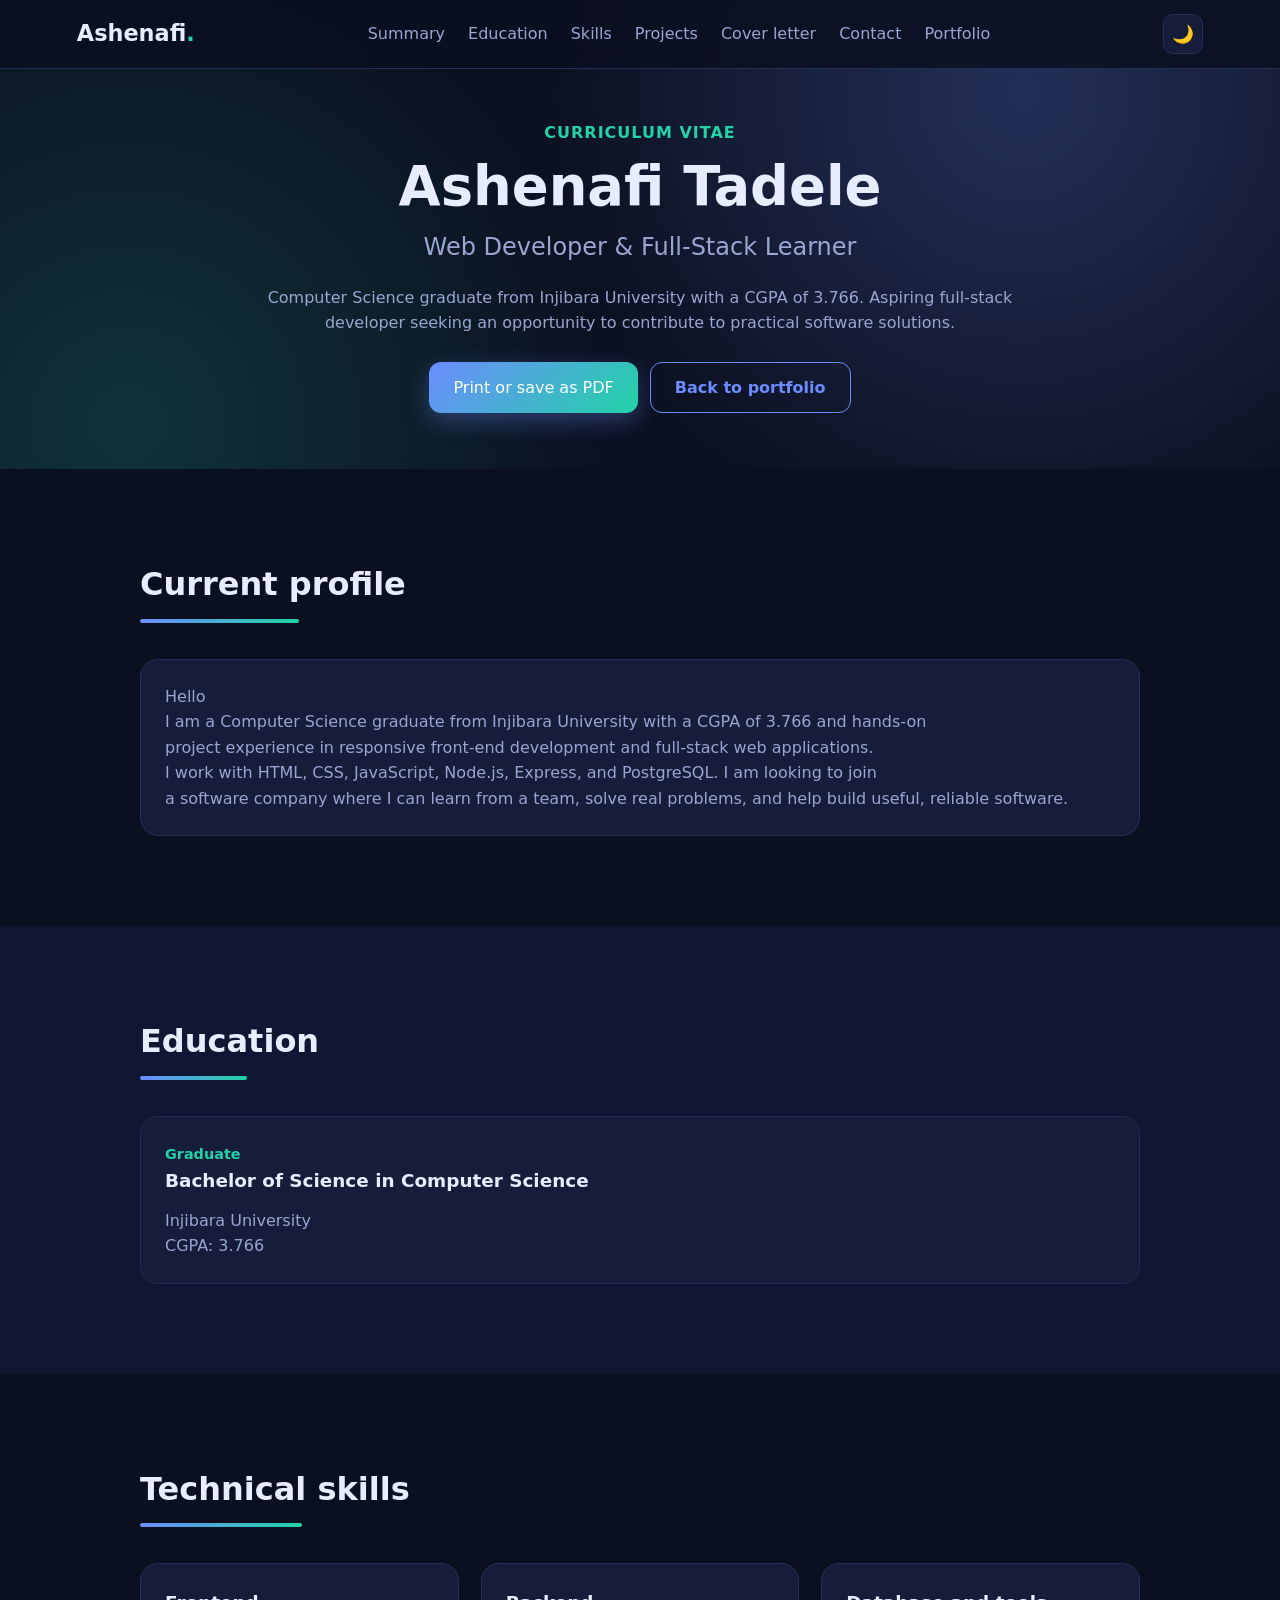
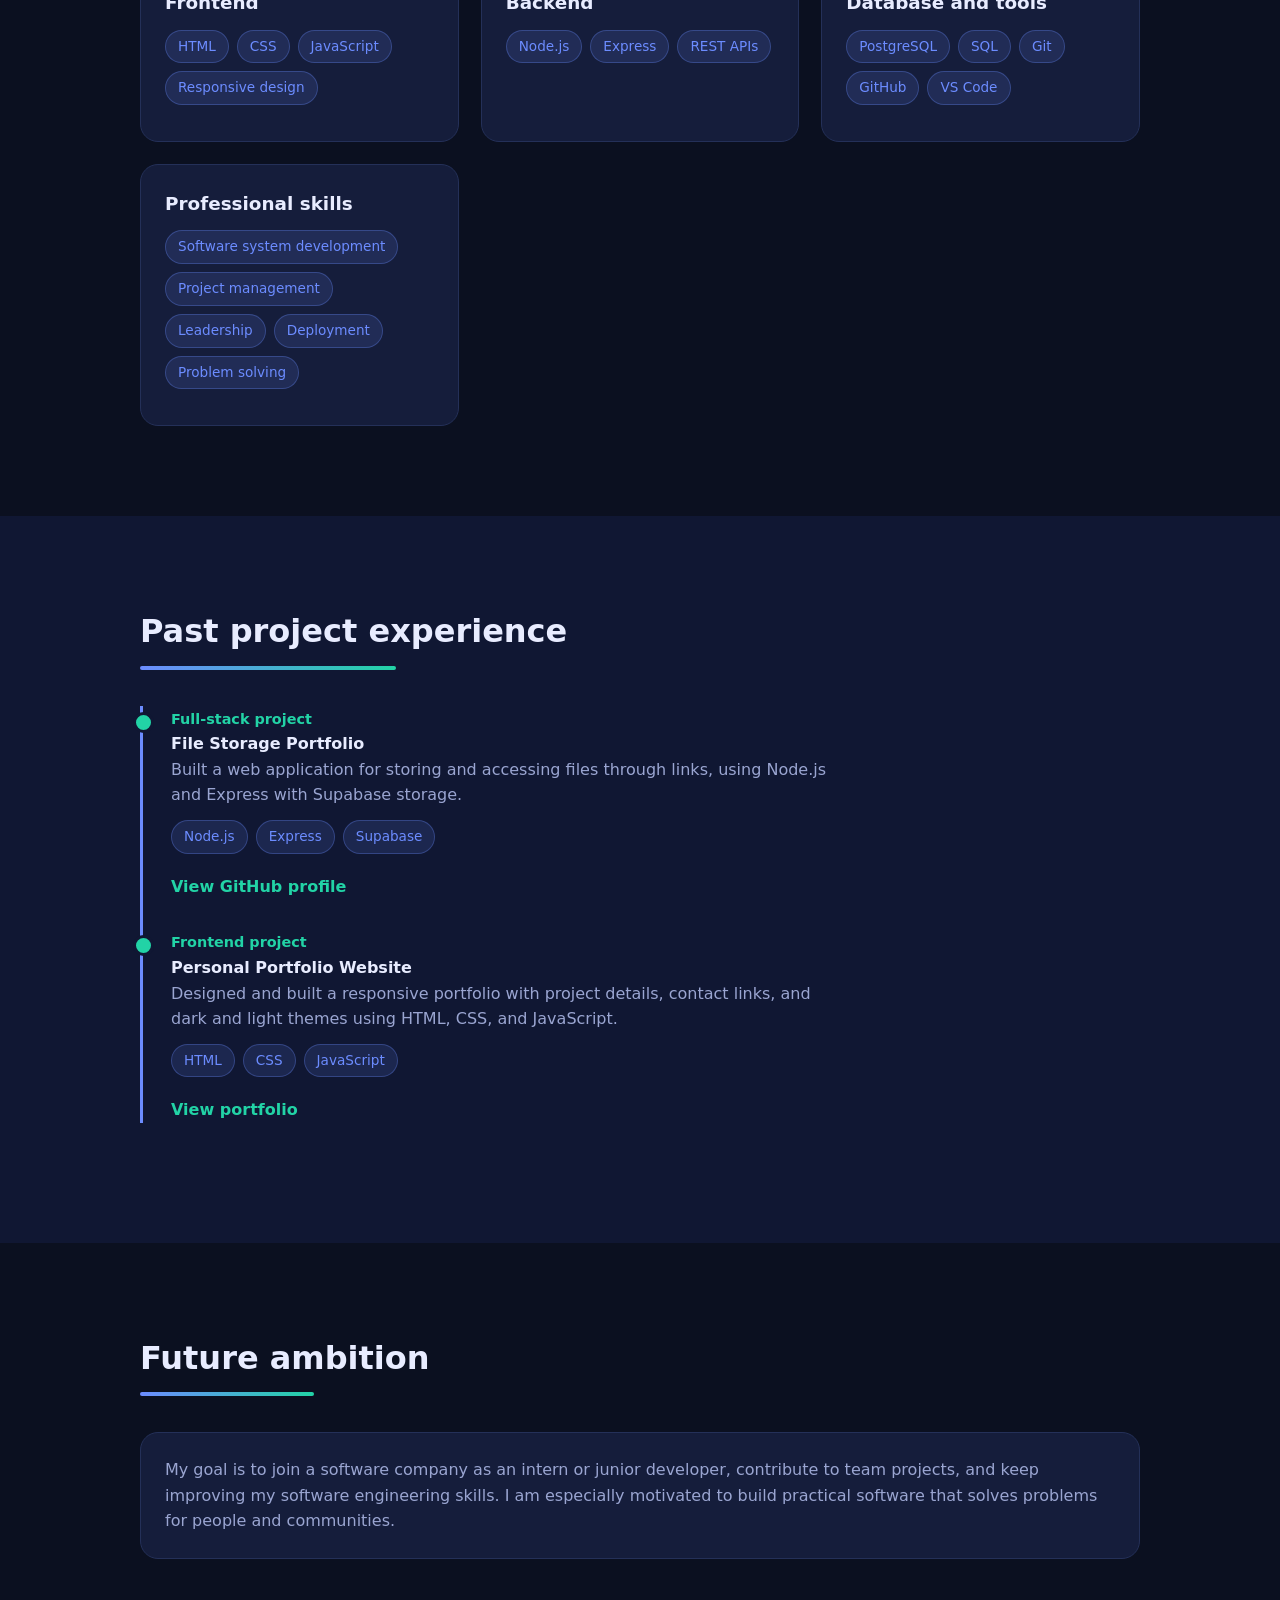
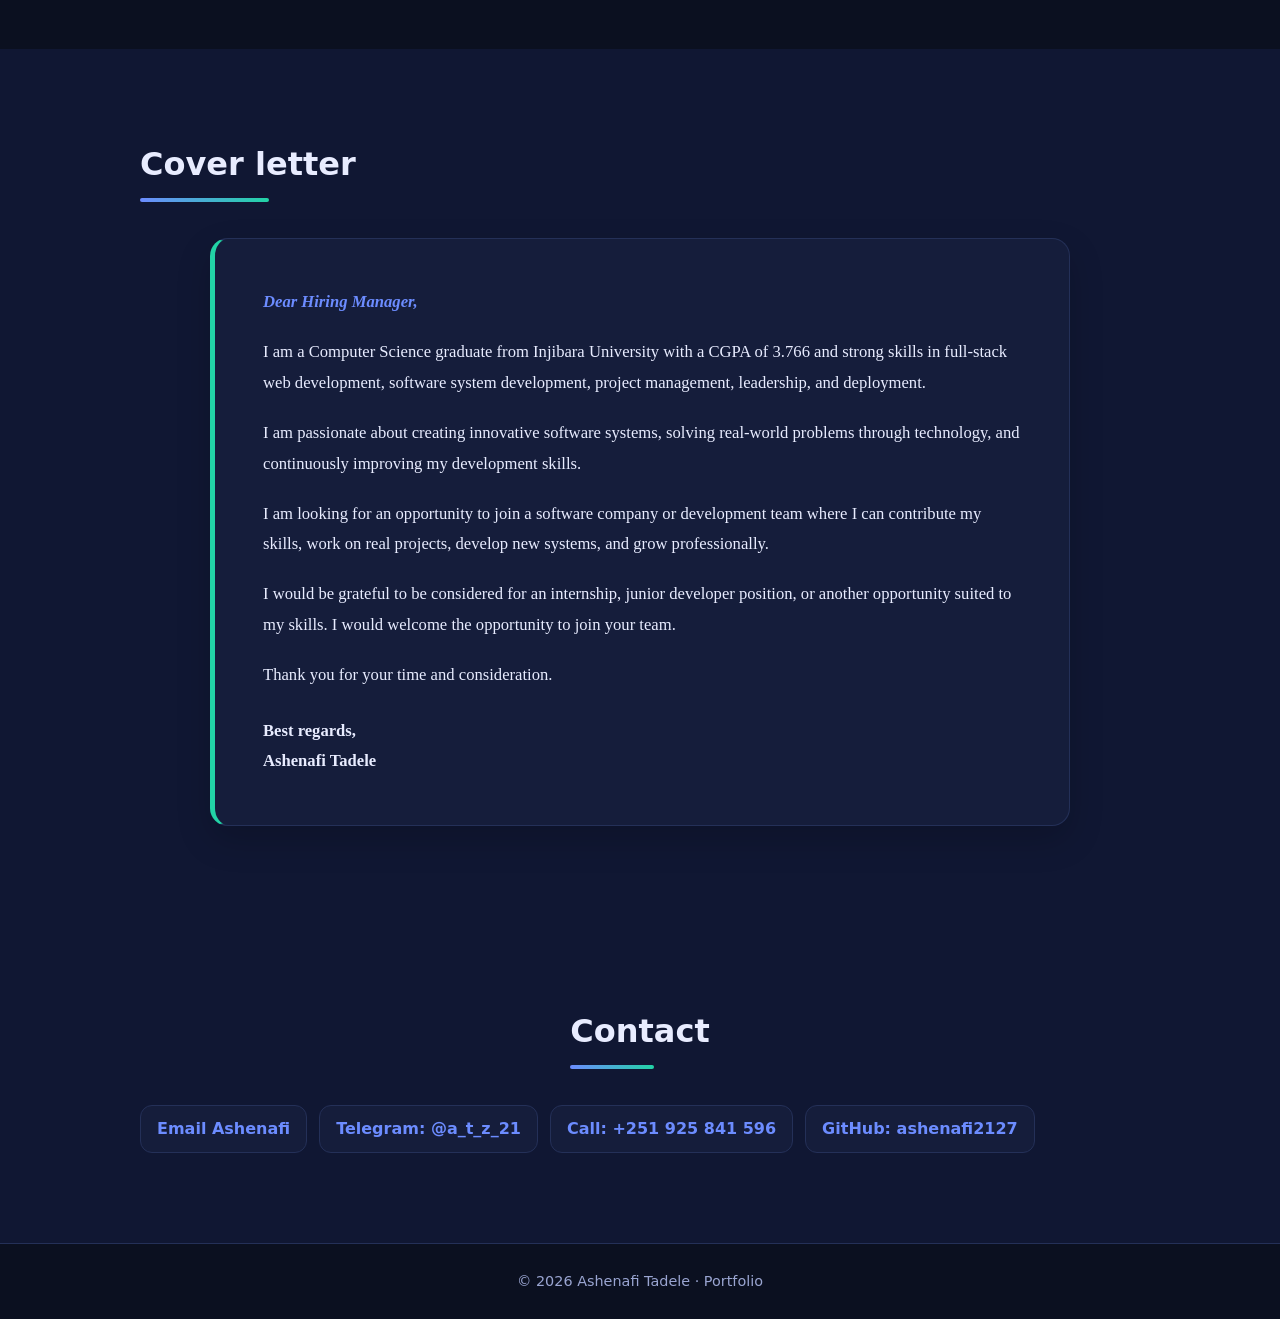
==== mycv.html @ 6fdc30ea "Add files via upload" ====
<!DOCTYPE html>
<html lang="en">
<head>
  <meta charset="UTF-8">
  <meta name="viewport" content="width=device-width, initial-scale=1.0">
  <title>Ashenafi Tadele | CV</title>
  <meta name="description" content="CV of Ashenafi Tadele, Computer Science graduate and aspiring full-stack web developer.">
  <link rel="stylesheet" href="style.css">
</head>
<body>
  <header class="nav">
    <a href="index.html#home" class="logo">Ashenafi<span>.</span></a>
    <nav id="menu">
      <a href="#summary">Summary</a>
      <a href="#education">Education</a>
      <a href="#skills">Skills</a>
      <a href="#experience">Projects</a>
      <a href="#cover-letter">Cover letter</a>
      <a href="#contact">Contact</a>
      <a href="index.html">Portfolio</a>
    </nav>
    <div class="nav-actions">
      <button id="themeBtn" aria-label="Change theme">🌙</button>
      <button id="menuBtn" aria-label="Open menu">☰</button>
    </div>
  </header>

  <main>
    <section id="home" class="cv-hero">
      <p class="hello">Curriculum Vitae</p>
      <h1>Ashenafi Tadele</h1>
      <h2>Web Developer &amp; Full-Stack Learner</h2>
      <p class="cv-lede">
        Computer Science graduate from Injibara University with a CGPA of 3.766.
        Aspiring full-stack developer seeking an opportunity to contribute to
        practical software solutions.
      </p>
      <div class="cv-actions">
        <button id="printCvBtn" class="btn primary" type="button">Print or save as PDF</button>
        <a href="index.html" class="btn ghost">Back to portfolio</a>
      </div>
    </section>

    <section id="summary" class="section">
      <div class="cv-content">
        <h3 class="title reveal">Current profile</h3>
        <div class="card reveal">
          <p> 
                 <p>Hello</p>
           <p> I am a Computer Science graduate from Injibara University
             with a CGPA of 3.766 and hands-on </p>
           <p> project experience in responsive front-end development and
            full-stack web applications.</p> <p>I work with HTML, CSS, JavaScript,
            Node.js, Express, and PostgreSQL. I am looking to join <p>
            a software company where I can learn from a team, solve real
             problems, and help  build useful, reliable software.</p>


  
          </p>
        </div>
      </div>
    </section>

    <section id="education" class="section alt">
      <div class="cv-content">
        <h3 class="title reveal">Education</h3>
        <article class="card reveal">
          <span class="year">Graduate</span>
          <h4>Bachelor of Science in Computer Science</h4>
          <p>Injibara University</p>
          <p>CGPA: 3.766</p>
        </article>
      </div>
    </section>

    <section id="skills" class="section">
      <div class="cv-content">
        <h3 class="title reveal">Technical skills</h3>
        <div class="skills-grid">
          <article class="card reveal">
            <h4>Frontend</h4>
            <div class="tags"><span>HTML</span><span>CSS</span><span>JavaScript</span><span>Responsive design</span></div>
          </article>
          <article class="card reveal">
            <h4>Backend</h4>
            <div class="tags"><span>Node.js</span><span>Express</span><span>REST APIs</span></div>
          </article>
          <article class="card reveal">
            <h4>Database and tools</h4>
            <div class="tags"><span>PostgreSQL</span><span>SQL</span><span>Git</span><span>GitHub</span><span>VS Code</span></div>
          </article>
          <article class="card reveal">
            <h4>Professional skills</h4>
            <div class="tags"><span>Software system development</span><span>Project management</span><span>Leadership</span><span>Deployment</span><span>Problem solving</span></div>
          </article>
        </div>
      </div>
    </section>

    <section id="experience" class="section alt">
      <div class="cv-content">
        <h3 class="title reveal">Past project experience</h3>
        <div class="timeline">
          <article class="timeline-item reveal">
            <span class="year">Full-stack project</span>
            <h4>File Storage Portfolio</h4>
            <p>
              Built a web application for storing and accessing files through
              links, using Node.js and Express with Supabase storage.
            </p>
            <div class="tags"><span>Node.js</span><span>Express</span><span>Supabase</span></div>
            <a class="cv-project-link" href="https://github.com/ashenafi2127" target="_blank" rel="noopener noreferrer">View GitHub profile</a>
          </article>
          <article class="timeline-item reveal">
            <span class="year">Frontend project</span>
            <h4>Personal Portfolio Website</h4>
            <p>
              Designed and built a responsive portfolio with project details,
              contact links, and dark and light themes using HTML, CSS, and
              JavaScript.
            </p>
            <div class="tags"><span>HTML</span><span>CSS</span><span>JavaScript</span></div>
            <a class="cv-project-link" href="index.html">View portfolio</a>
          </article>
        </div>
      </div>
    </section>

    <section id="goals" class="section">
      <div class="cv-content">
        <h3 class="title reveal">Future ambition</h3>
        <div class="card reveal">
          <p>
            My goal is to join a software company as an intern or junior
            developer, contribute to team projects, and keep improving my
            software engineering skills. I am especially motivated to build
            practical software that solves problems for people and communities.
          </p>
        </div>
      </div>
    </section>

    <section id="cover-letter" class="section alt">
      <div class="cv-content">
        <h3 class="title reveal">Cover letter</h3>
        <article class="cover-letter reveal">
          <p class="letter-salutation">Dear Hiring Manager,</p>
          <p>
            I am a Computer Science graduate from Injibara University with a
            CGPA of 3.766 and strong skills in full-stack web development,
            software system development, project management, leadership, and
            deployment.
          </p>
          <p>
            I am passionate about creating innovative software systems, solving
            real-world problems through technology, and continuously improving
            my development skills.
          </p>
          <p>
            I am looking for an opportunity to join a software company or
            development team where I can contribute my skills, work on real
            projects, develop new systems, and grow professionally.
          </p>
          <p>
            I would be grateful to be considered for an internship, junior
            developer position, or another opportunity suited to my skills. I
            would welcome the opportunity to join your team.
          </p>
          <p>Thank you for your time and consideration.</p>
          <p class="letter-signature">Best regards,<br>Ashenafi Tadele</p>
        </article>
      </div>
    </section>

    <section id="contact" class="section alt">
      <div class="cv-content">
        <h3 class="title reveal">Contact</h3>
        <div class="cv-contact-links reveal">
          <a href="https://mail.google.com/mail/?view=cm&amp;fs=1&amp;to=ashenafitadele2127%40gmail.com" target="_blank" rel="noopener noreferrer">Email Ashenafi</a>
          <a href="https://t.me/a_t_z_21">Telegram: @a_t_z_21</a>
          <a href="tel:+251925841596">Call: +251 925 841 596</a>
          <a href="https://github.com/ashenafi2127" target="_blank" rel="noopener noreferrer">GitHub: ashenafi2127</a>
        </div>
      </div>
    </section>
  </main>

  <footer class="footer">
    <p>© <span id="year"></span> Ashenafi Tadele · <a href="index.html">Portfolio</a></p>
  </footer>

  <script src="script.js"></script>
</body>
</html>
---- style.css ----
/* ---------- THEME COLORS ---------- */
:root {
  --bg: #0b1020;
  --bg-alt: #101733;
  --card: #151d3b;
  --text: #e8ecff;
  --muted: #9aa5d1;
  --accent: #6c8cff;
  --accent2: #22d3a6;
  --border: #243058;
}
[data-theme="light"] {
  --bg: #f6f8ff;
  --bg-alt: #eaeefc;
  --card: #ffffff;
  --text: #121a38;
  --muted: #55608a;
  --accent: #3b5bdb;
  --accent2: #0f9d7a;
  --border: #d5dcf5;
}

* { margin: 0; padding: 0; box-sizing: border-box; }
html { scroll-behavior: smooth; scroll-padding-top: 70px; }
body {
  font-family: "Segoe UI", system-ui, -apple-system, Arial, sans-serif;
  background: var(--bg);
  color: var(--text);
  line-height: 1.6;
  transition: background .3s, color .3s;
}
a { color: inherit; text-decoration: none; }

/* ---------- NAV ---------- */
.nav {
  position: fixed; top: 0; left: 0; right: 0; z-index: 10;
  display: flex; align-items: center; justify-content: space-between;
  gap: 16px;
  padding: 14px 6%;
  background: color-mix(in srgb, var(--bg) 85%, transparent);
  backdrop-filter: blur(10px);
  border-bottom: 1px solid var(--border);
}
.logo { font-size: 1.4rem; font-weight: 700; }
.logo span { color: var(--accent2); }
#menu { display: flex; align-items: center; flex-wrap: nowrap; gap: clamp(12px, 1.8vw, 26px); }
#menu a { color: var(--muted); font-weight: 500; white-space: nowrap; transition: color .2s; }
#menu a:hover { color: var(--accent); }
.nav-actions { display: flex; flex-shrink: 0; gap: 10px; }
.nav-actions button {
  background: var(--card); color: var(--text);
  border: 1px solid var(--border); border-radius: 10px;
  width: 40px; height: 40px; font-size: 1.1rem; cursor: pointer;
}
#menuBtn { display: none; }

/* ---------- HERO ---------- */
.hero {
  min-height: 100vh;
  display: flex; align-items: center; justify-content: space-between; gap: 40px;
  padding: 110px 6% 60px;
  background:
    radial-gradient(circle at 80% 20%, color-mix(in srgb, var(--accent) 25%, transparent), transparent 45%),
    radial-gradient(circle at 10% 90%, color-mix(in srgb, var(--accent2) 18%, transparent), transparent 40%);
}
.hello { color: var(--accent2); font-weight: 600; letter-spacing: 1px; }
.hero h1 { font-size: clamp(2.4rem, 6vw, 4rem); line-height: 1.1; margin: 8px 0; }
.hero h2 { font-size: clamp(1.2rem, 3vw, 1.8rem); font-weight: 500; color: var(--muted); }
#typing { color: var(--accent); font-weight: 700; }
.cursor { color: var(--accent2); animation: blink 1s infinite; }
@keyframes blink { 50% { opacity: 0; } }
.intro { max-width: 520px; margin: 18px 0 28px; color: var(--muted); font-size: 1.05rem; }
.hero-buttons { display: flex; flex-wrap: wrap; gap: 12px; }

.btn {
  padding: 12px 24px; border-radius: 12px; font-weight: 600;
  border: 1px solid var(--accent); transition: transform .2s, box-shadow .2s;
}
.btn:hover { transform: translateY(-3px); }
.btn.primary { background: linear-gradient(135deg, var(--accent), var(--accent2)); color: #fff; border: none; box-shadow: 0 8px 24px color-mix(in srgb, var(--accent) 35%, transparent); }
.btn.ghost { color: var(--accent); background: transparent; }

.hero-photo { position: relative; }
.hero-photo img, .photo-fallback {
  width: min(180px, 50vw); height: min(180px, 50vw);
  border-radius: 50%; object-fit: cover; object-position: center 10%;
  border: 4px solid var(--accent);
  box-shadow: 0 0 0 10px color-mix(in srgb, var(--accent) 15%, transparent), 0 20px 50px rgba(0,0,0,.35);
}
.photo-fallback {
  display: none; align-items: center; justify-content: center;
  font-size: 3.8rem; font-weight: 700; background: var(--card); color: var(--accent);
}
/* ---------- SECTIONS ---------- */
.section { padding: 90px 6%; }
.section.alt { background: var(--bg-alt); }
.title {
  font-size: 2rem; margin-bottom: 36px; position: relative; display: inline-block;
}
.title::after {
  content: ""; display: block; width: 60%; height: 4px; margin-top: 8px;
  background: linear-gradient(90deg, var(--accent), var(--accent2)); border-radius: 4px;
}

/* About */
.about-grid { display: grid; grid-template-columns: 2fr 1fr; gap: 40px; align-items: center; }
.about-grid p { color: var(--muted); font-size: 1.05rem; }
.stats { display: grid; gap: 14px; }
.stats div {
  background: var(--card); border: 1px solid var(--border);
  border-radius: 14px; padding: 16px 20px;
}
.stats strong { display: block; font-size: 1.6rem; color: var(--accent); }
.stats span { color: var(--muted); font-size: .9rem; }

/* Cards */
.card {
  background: var(--card); border: 1px solid var(--border);
  border-radius: 18px; padding: 24px;
  transition: transform .25s, box-shadow .25s, border-color .25s;
}
.card:hover { transform: translateY(-6px); border-color: var(--accent); box-shadow: 0 14px 34px rgba(0,0,0,.25); }
.card h4 { margin-bottom: 12px; font-size: 1.15rem; }

.skills-grid, .projects-grid {
  display: grid; gap: 22px;
  grid-template-columns: repeat(auto-fit, minmax(240px, 1fr));
}
.tags { display: flex; flex-wrap: wrap; gap: 8px; margin: 12px 0; }
.tags span {
  font-size: .85rem; padding: 5px 12px; border-radius: 999px;
  background: color-mix(in srgb, var(--accent) 14%, transparent);
  color: var(--accent); border: 1px solid color-mix(in srgb, var(--accent) 30%, transparent);
}
.skill-note { color: var(--muted); font-size: .85rem; margin-top: -8px; }
.skill-list { display: grid; gap: 16px; margin-top: 16px; }
.skill-meta { display: flex; justify-content: space-between; gap: 12px; font-size: .92rem; }
.skill-meta span:last-child { color: var(--muted); font-variant-numeric: tabular-nums; }
.skill-track { height: 9px; margin-top: 7px; overflow: hidden; border-radius: 999px; background: var(--bg-alt); }
.skill-fill { display: block; width: var(--level); height: 100%; border-radius: inherit; }
.skill-fill.green { background: #22c55e; }
.skill-fill.yellow { background: #eab308; }
.skill-fill.red { background: #ef4444; }
.skill-fill.blue { background: #38bdf8; }

/* Projects */
.project-top { font-size: 2.2rem; margin-bottom: 10px; }
.project p { color: var(--muted); }
.links { display: flex; gap: 16px; margin-top: 14px; }
.links a { color: var(--accent2); font-weight: 600; }
.links a:hover { text-decoration: underline; }

/* Timeline */
.timeline { border-left: 3px solid var(--accent); padding-left: 28px; max-width: 700px; }
.timeline-item { position: relative; margin-bottom: 30px; }
.timeline-item::before {
  content: ""; position: absolute; left: -38px; top: 6px;
  width: 15px; height: 15px; border-radius: 50%;
  background: var(--accent2); border: 3px solid var(--bg-alt);
}
.year { color: var(--accent2); font-weight: 700; font-size: .9rem; }
.timeline-item p { color: var(--muted); }

/* CV */
.cv-hero {
  padding: 120px 6% 56px;
  text-align: center;
  background:
    radial-gradient(circle at 80% 20%, color-mix(in srgb, var(--accent) 25%, transparent), transparent 45%),
    radial-gradient(circle at 10% 90%, color-mix(in srgb, var(--accent2) 18%, transparent), transparent 40%);
}
.cv-hero .hello { text-transform: uppercase; }
.cv-hero h1 { font-size: clamp(2.2rem, 5vw, 3.4rem); line-height: 1.15; margin: 10px 0; }
.cv-hero h2 { font-size: clamp(1.1rem, 2.5vw, 1.5rem); font-weight: 500; color: var(--muted); }
.cv-lede { max-width: 760px; margin: 18px auto 26px; color: var(--muted); }
.cv-actions { display: flex; justify-content: center; flex-wrap: wrap; gap: 12px; }
.cv-actions button { font: inherit; cursor: pointer; }
.cv-content { max-width: 1000px; margin: 0 auto; }
.cv-content .card p { color: var(--muted); }
.cv-project-link { display: inline-block; margin-top: 8px; color: var(--accent2); font-weight: 600; }
.cv-project-link:hover { text-decoration: underline; }
.cv-contact-links { display: flex; flex-wrap: wrap; gap: 12px; }
.cv-contact-links a {
  padding: 10px 16px; border: 1px solid var(--border); border-radius: 12px;
  background: var(--card); color: var(--accent); font-weight: 600;
}
.cv-contact-links a:hover { border-color: var(--accent); }
.cover-letter {
  max-width: 860px; margin: 0 auto; padding: clamp(24px, 5vw, 48px);
  border: 1px solid var(--border); border-left: 5px solid var(--accent2);
  border-radius: 18px; background: var(--card);
  box-shadow: 0 14px 34px rgba(0,0,0,.18);
  font-family: Georgia, "Times New Roman", serif;
  font-size: 1.04rem; line-height: 1.85;
}
.cover-letter p { margin-bottom: 1.15em; color: var(--text); }
.cover-letter p:last-child { margin-bottom: 0; }
.cover-letter .letter-salutation { color: var(--accent); font-weight: 700; font-style: italic; }
.cover-letter .letter-signature { margin-top: 1.5em; font-weight: 700; }

/* Contact */
#contact { text-align: center; }
.contact-text { color: var(--muted); margin-bottom: 30px; }
.contact-icons { display: flex; flex-wrap: wrap; justify-content: center; gap: 18px; }
.contact-icons a.contact-icon, .contact-icons .contact-pending.contact-icon {
  display: flex; flex-direction: column; align-items: center; gap: 8px;
  justify-content: center; flex: 0 0 62px; width: 62px; height: 62px; padding: 14px;
  border-radius: 50%;
  background: var(--card); border: 1px solid var(--border);
  transition: transform .25s, background .25s, border-color .25s;
}
.contact-icons a:hover { transform: translateY(-6px); background: var(--accent); }
.contact-icons a:focus-visible { outline: 3px solid var(--accent2); outline-offset: 4px; }
.contact-icons .contact-pending { opacity: .5; cursor: not-allowed; }
.contact-icons a:hover svg { fill: #fff; }
.contact-icons svg { width: 30px; height: 30px; fill: var(--accent); transition: fill .25s; }

.footer { text-align: center; padding: 26px; border-top: 1px solid var(--border); color: var(--muted); font-size: .9rem; }

/* ---------- SCROLL ANIMATION ---------- */
.reveal { opacity: 0; transform: translateY(30px); transition: opacity .7s, transform .7s; }
.reveal.show { opacity: 1; transform: none; }

/* ---------- MOBILE ---------- */
@media (max-width: 960px) {
  #menuBtn { display: block; }
  #menu {
    position: absolute; top: 100%; left: 0; right: 0;
    flex-direction: column; gap: 0; background: var(--bg);
    border-bottom: 1px solid var(--border);
    max-height: 0; overflow: hidden; transition: max-height .3s;
  }
  #menu.open { max-height: 400px; }
  #menu a { padding: 14px 6%; }
  .hero {
    min-height: auto; flex-direction: column-reverse; justify-content: center;
    gap: 26px; text-align: center; padding: 100px 6% 60px;
  }
  .hero-photo img, .photo-fallback { width: min(150px, 42vw); height: min(150px, 42vw); }
  .photo-fallback { font-size: 3rem; }
  .hero-buttons { justify-content: center; }
  .intro { margin-left: auto; margin-right: auto; }
  .about-grid { grid-template-columns: 1fr; }
  .cv-hero { padding: 100px 6% 42px; }
  .cv-contact-links { justify-content: center; }
  .cover-letter { padding: 24px; font-size: 1rem; }
}

@media print {
  .nav, .cv-actions, .footer { display: none !important; }
  body { background: #fff !important; color: #111 !important; font-size: 10.5pt; }
  .cv-hero, .section, .section.alt { min-height: 0; padding: 18px 0; background: #fff !important; }
  .cv-hero h2, .cv-lede, .cv-content .card p, .timeline-item p { color: #333 !important; }
  .title, .cv-hero h1, .cv-content h4 { color: #111 !important; }
  .title::after { background: #555; }
  .card, .cv-contact-links a { break-inside: avoid; background: #fff !important; color: #111 !important; border-color: #bbb; box-shadow: none; }
  .cover-letter { background: #fff !important; color: #111 !important; border-color: #999; box-shadow: none; }
  .cover-letter p { color: #222 !important; break-inside: avoid; }
  .tags span { background: #eee; color: #222; border-color: #bbb; }
  .reveal { opacity: 1 !important; transform: none !important; transition: none !important; }
  a, .cv-project-link { color: #111 !important; }
}
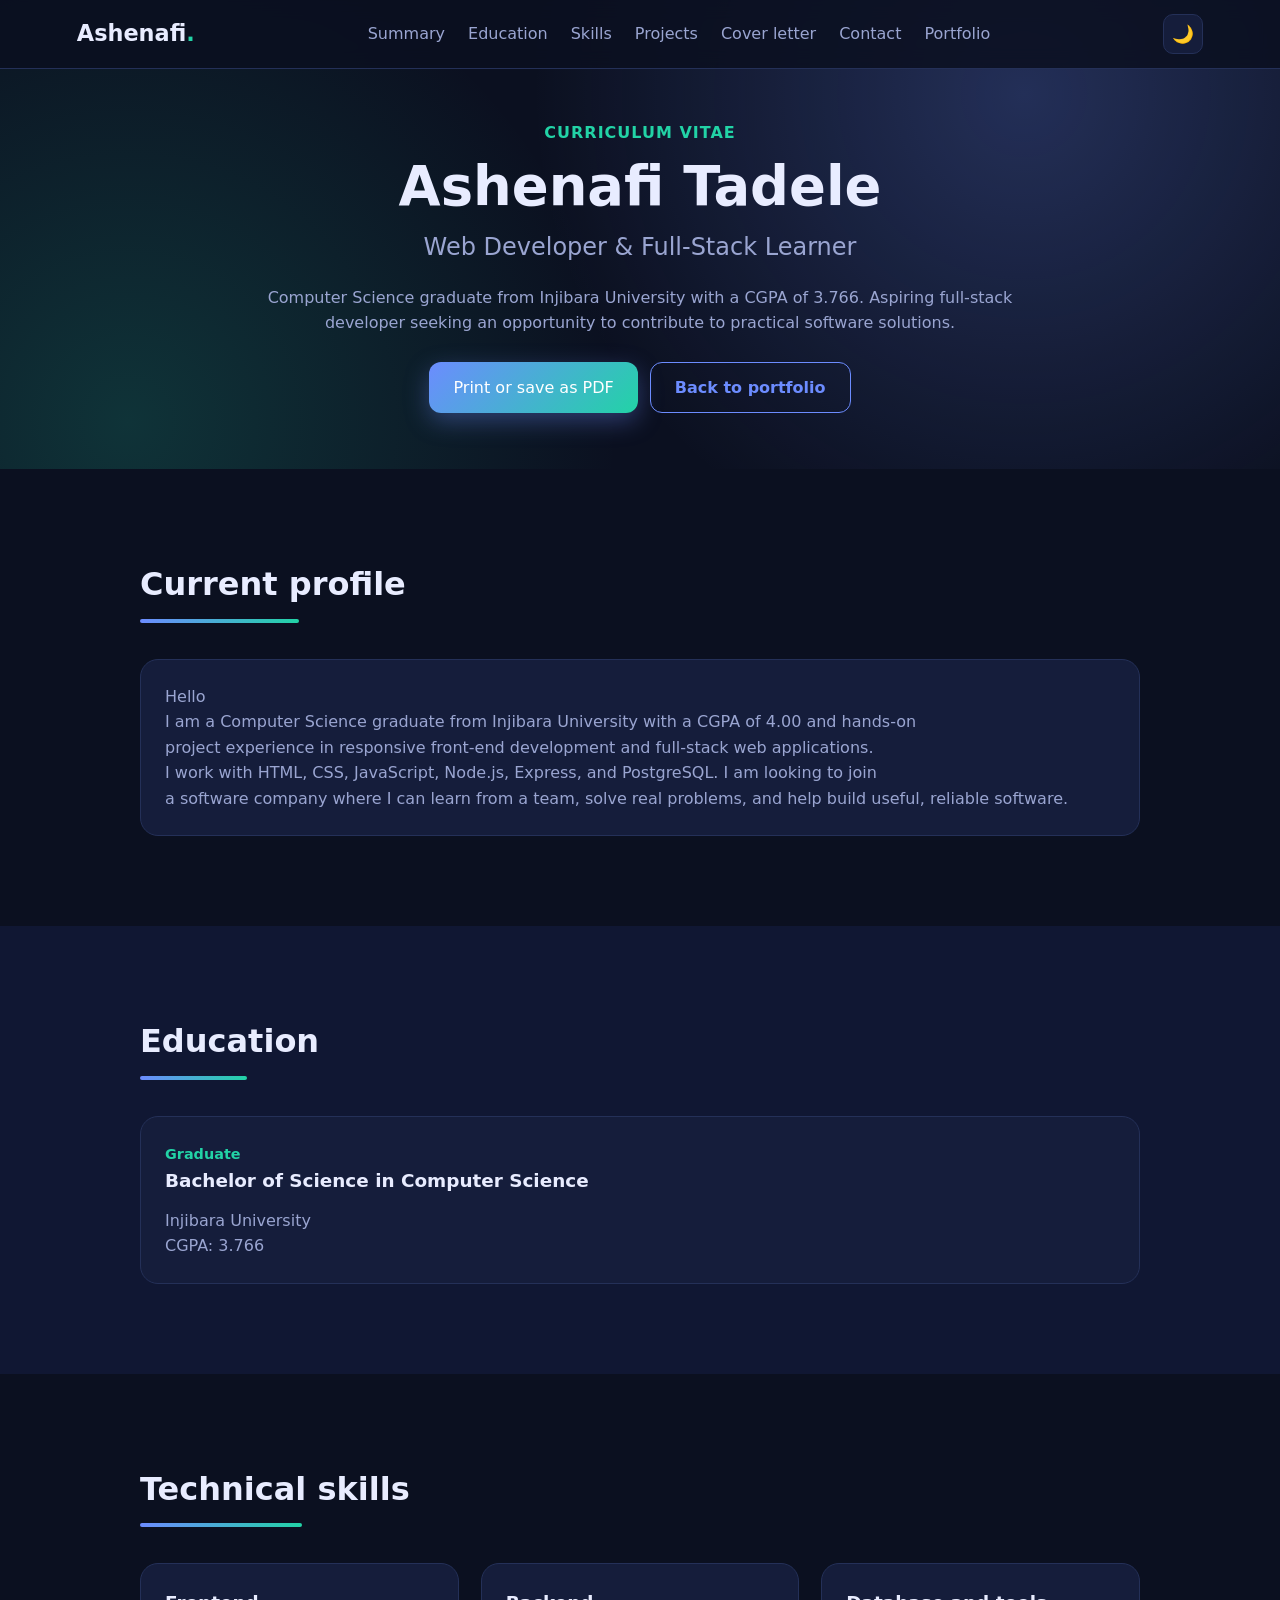
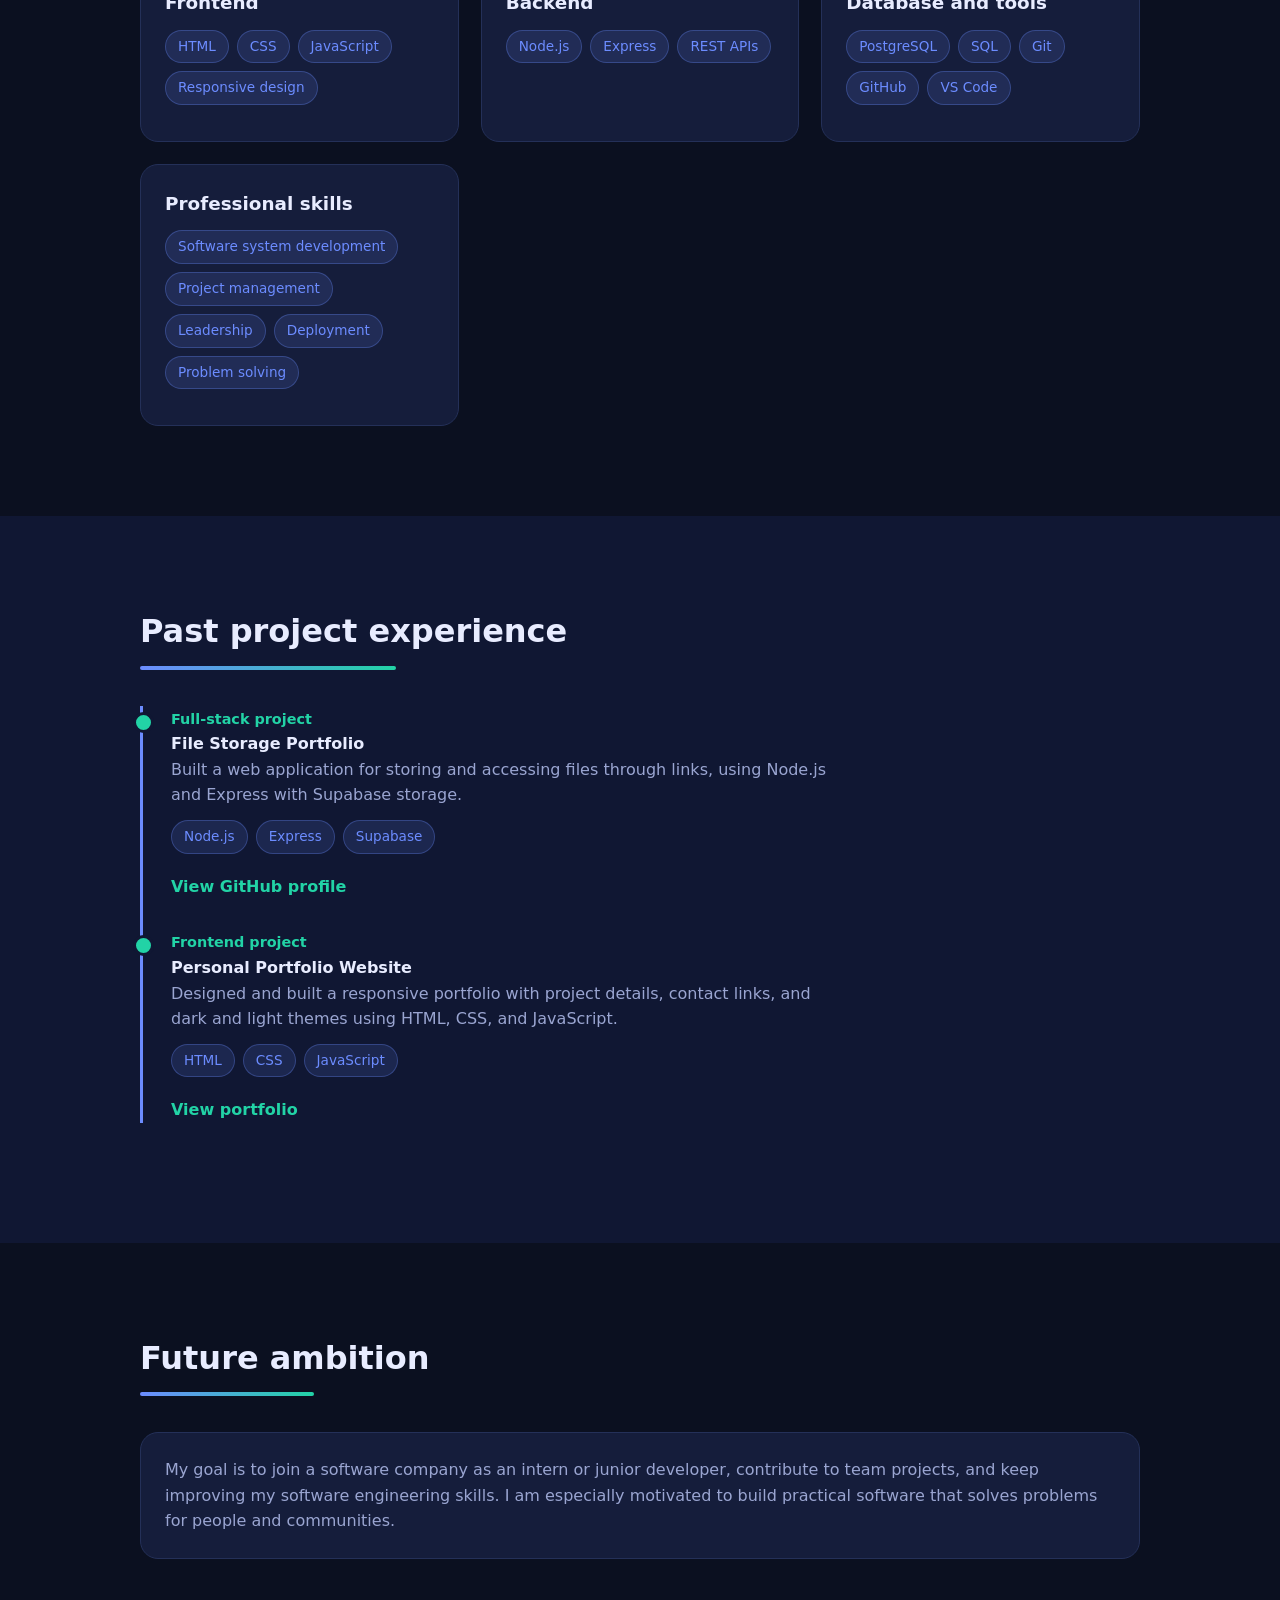
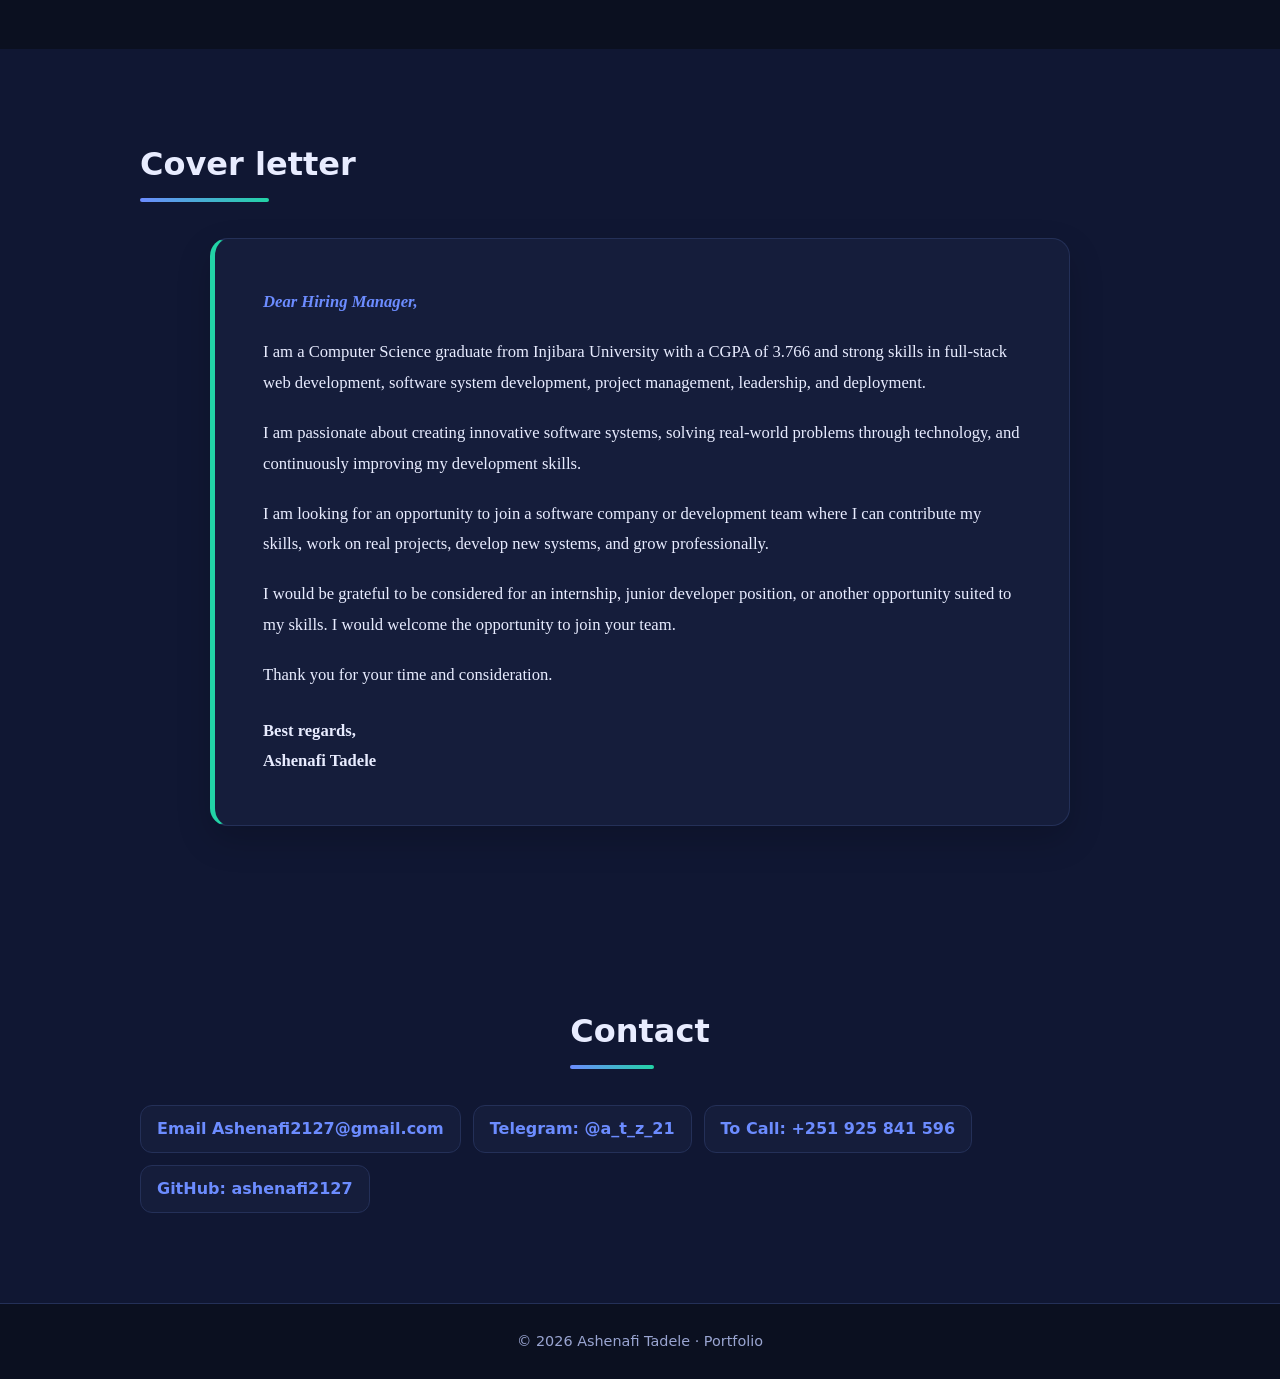
==== commit e8a99d95: "Update mycv.html" ====
--- a/mycv.html
+++ b/mycv.html
@@ -48,7 +48,7 @@
           <p> 
                  <p>Hello</p>
            <p> I am a Computer Science graduate from Injibara University
-             with a CGPA of 3.766 and hands-on </p>
+             with a CGPA of 4.00 and hands-on </p>
            <p> project experience in responsive front-end development and
             full-stack web applications.</p> <p>I work with HTML, CSS, JavaScript,
             Node.js, Express, and PostgreSQL. I am looking to join <p>
@@ -177,10 +177,10 @@
       <div class="cv-content">
         <h3 class="title reveal">Contact</h3>
         <div class="cv-contact-links reveal">
-          <a href="https://mail.google.com/mail/?view=cm&amp;fs=1&amp;to=ashenafitadele2127%40gmail.com" target="_blank" rel="noopener noreferrer">Email Ashenafi</a>
+          <a href="https://mail.google.com/mail/?view=cm&amp;fs=1&amp;to=ashenafitadele2127%40gmail.com" target="_blank" rel="noopener noreferrer">Email Ashenafi2127@gmail.com</a>
           <a href="https://t.me/a_t_z_21">Telegram: @a_t_z_21</a>
-          <a href="tel:+251925841596">Call: +251 925 841 596</a>
-          <a href="https://github.com/ashenafi2127" target="_blank" rel="noopener noreferrer">GitHub: ashenafi2127</a>
+          <a href="tel:+251925841596"> To Call: +251 925 841 596</a>
+          <a href="https://github.com/ashenafi2127" rel="noopener noreferrer">GitHub: ashenafi2127</a>
         </div>
       </div>
     </section>
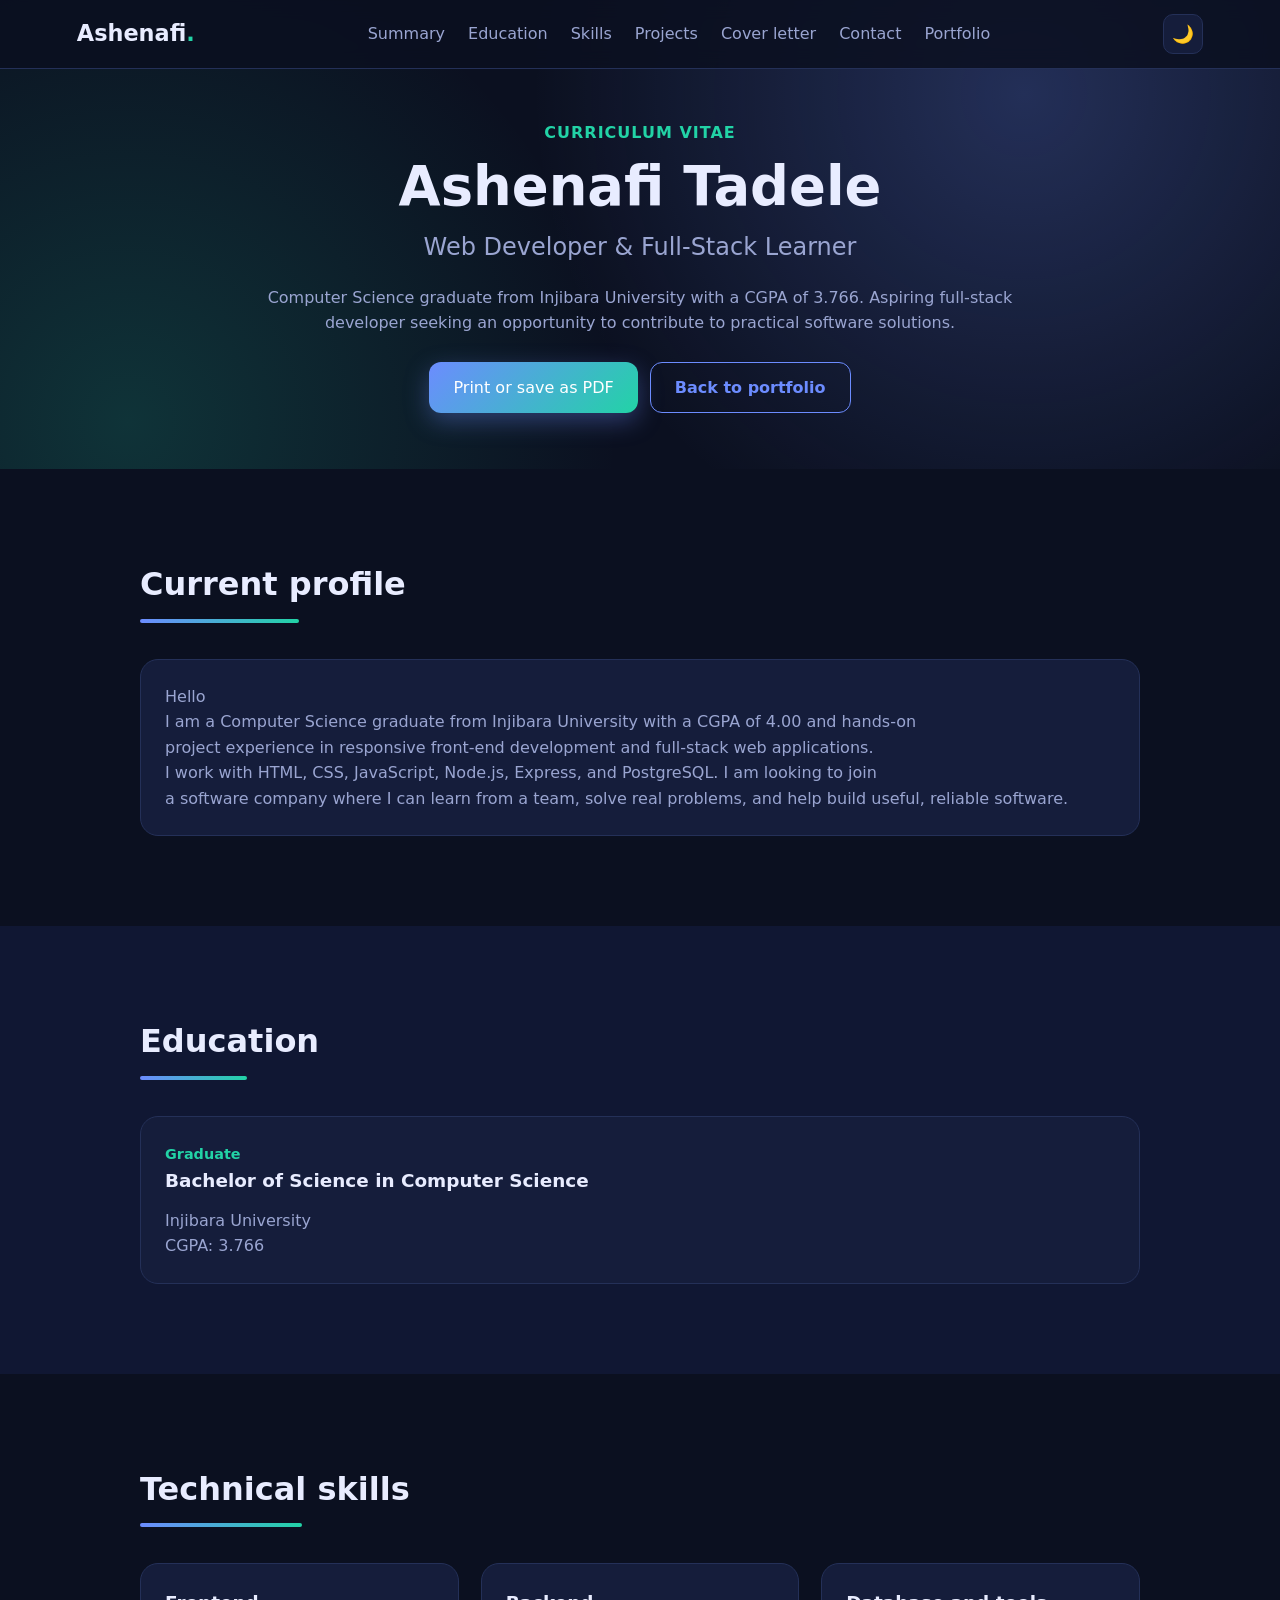
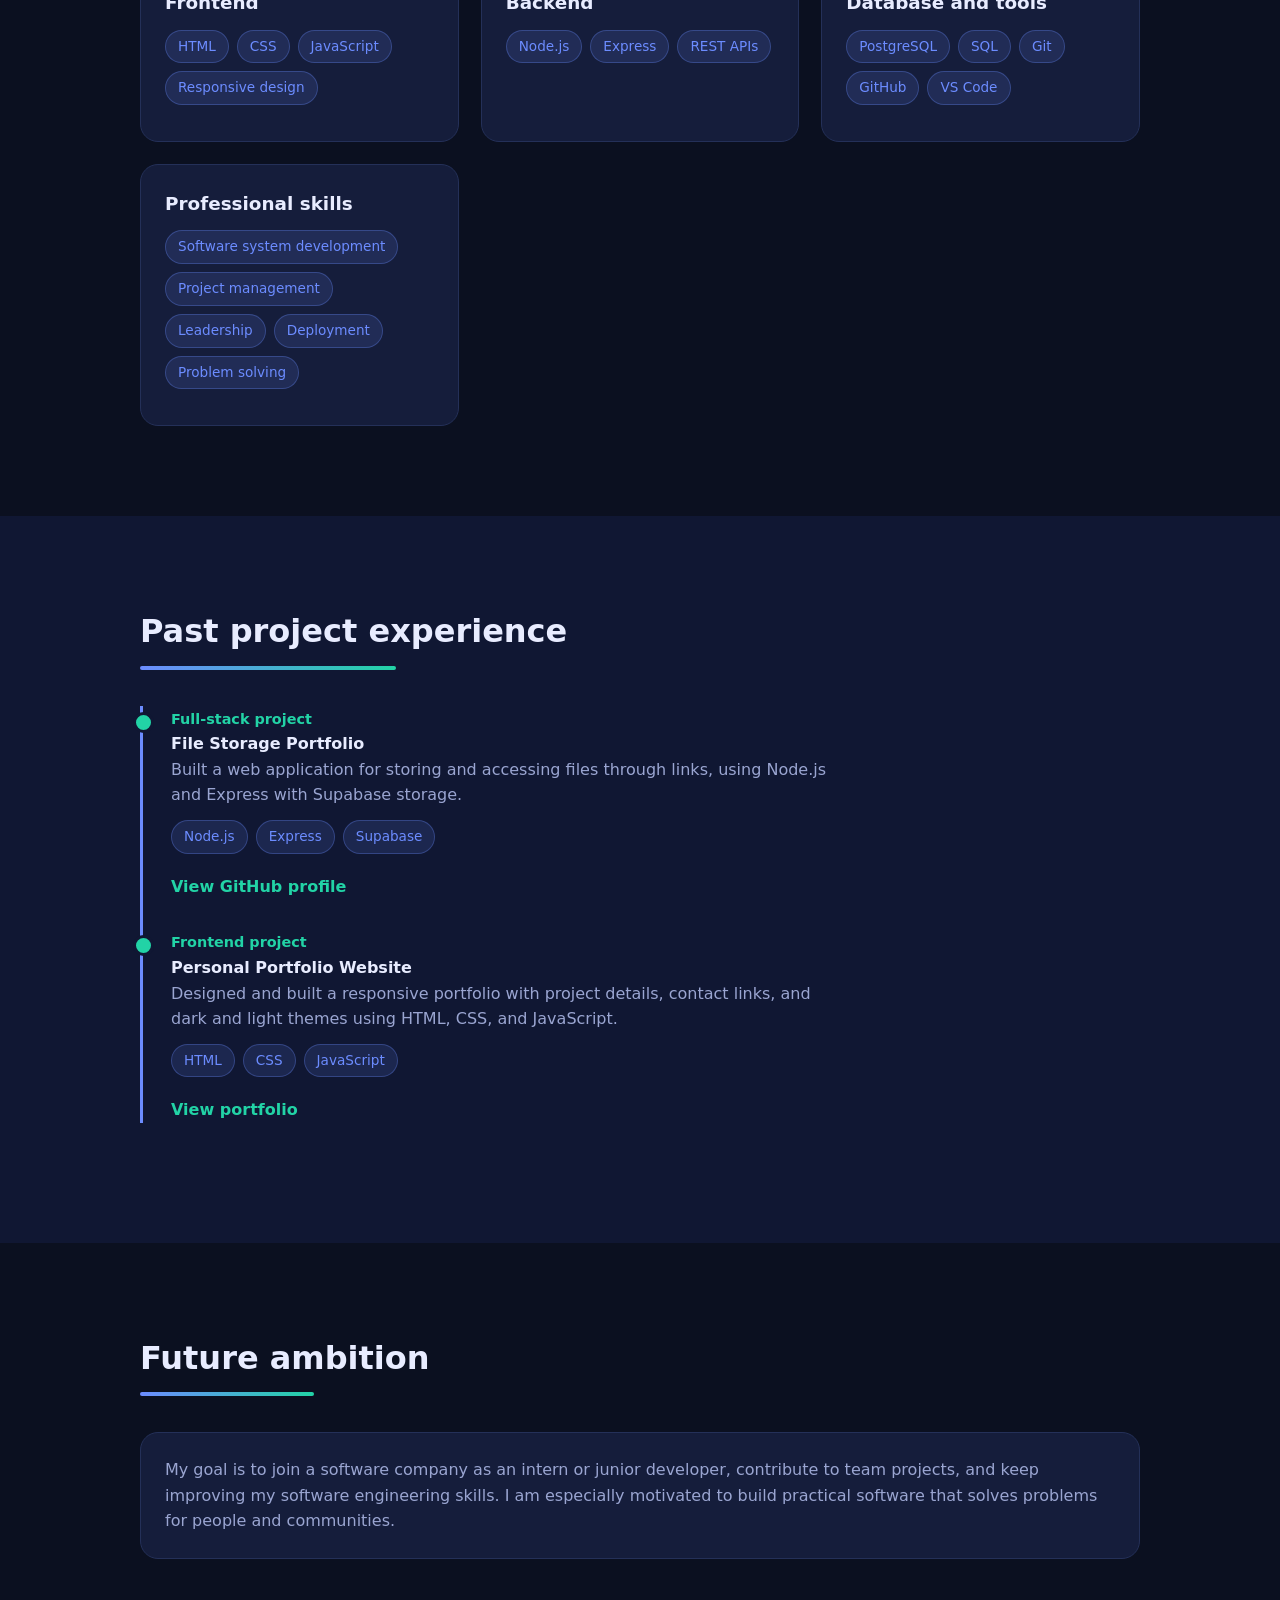
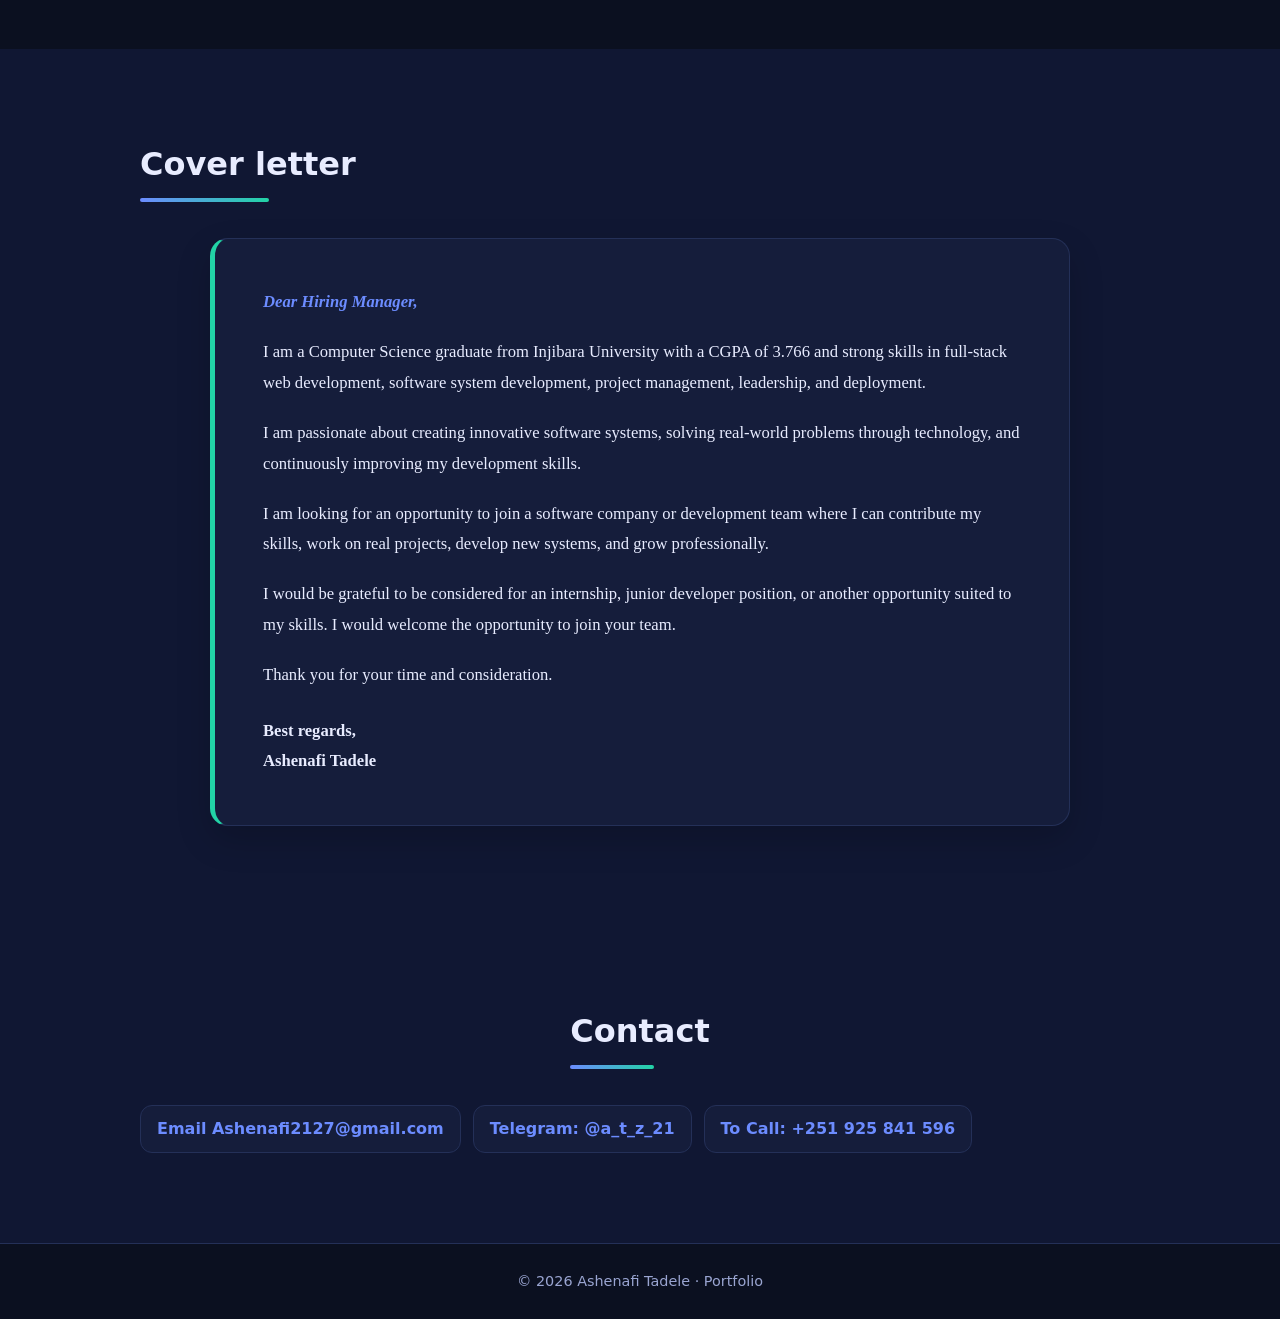
==== commit f786bba7: "Update mycv.html" ====
--- a/mycv.html
+++ b/mycv.html
@@ -180,7 +180,7 @@
           <a href="https://mail.google.com/mail/?view=cm&amp;fs=1&amp;to=ashenafitadele2127%40gmail.com" target="_blank" rel="noopener noreferrer">Email Ashenafi2127@gmail.com</a>
           <a href="https://t.me/a_t_z_21">Telegram: @a_t_z_21</a>
           <a href="tel:+251925841596"> To Call: +251 925 841 596</a>
-          <a href="https://github.com/ashenafi2127" rel="noopener noreferrer">GitHub: ashenafi2127</a>
+          <!-- <a href="https://github.com/ashenafi2127" rel="noopener noreferrer">GitHub: ashenafi2127</a> -->
         </div>
       </div>
     </section>
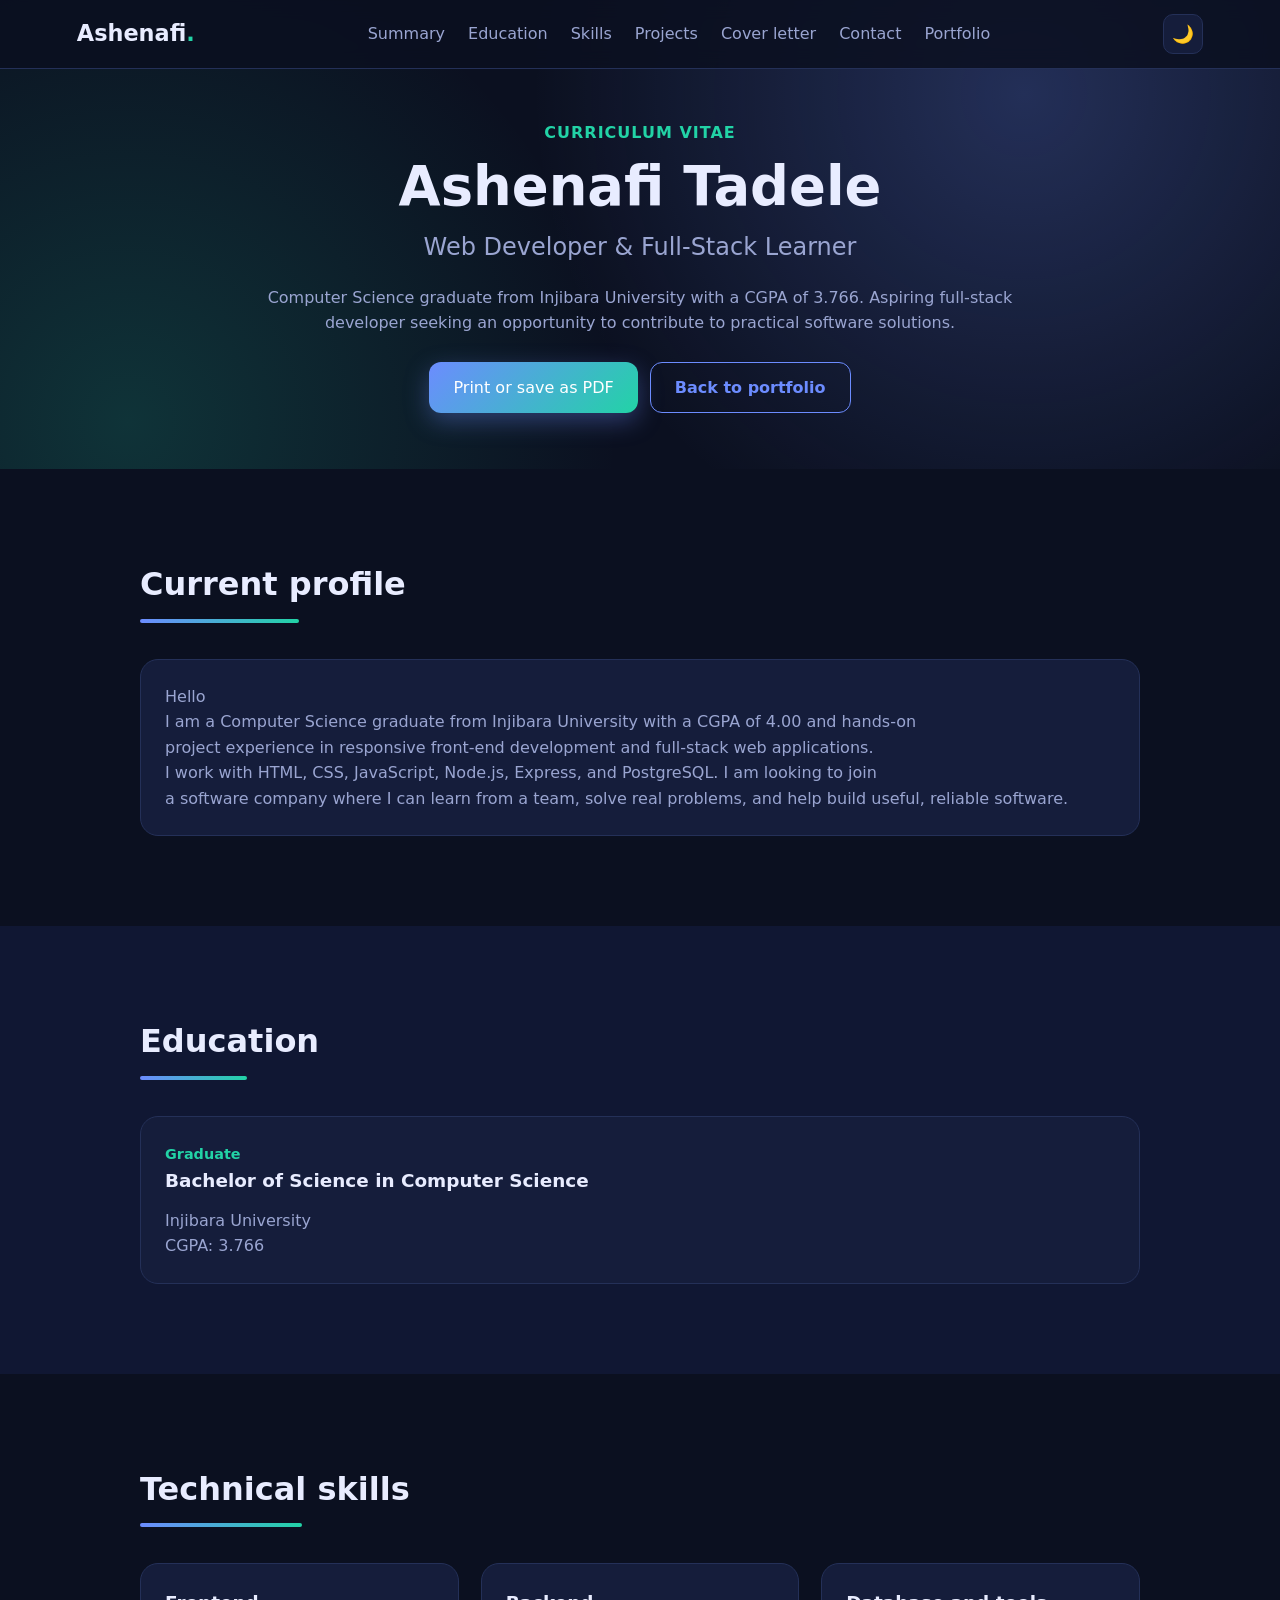
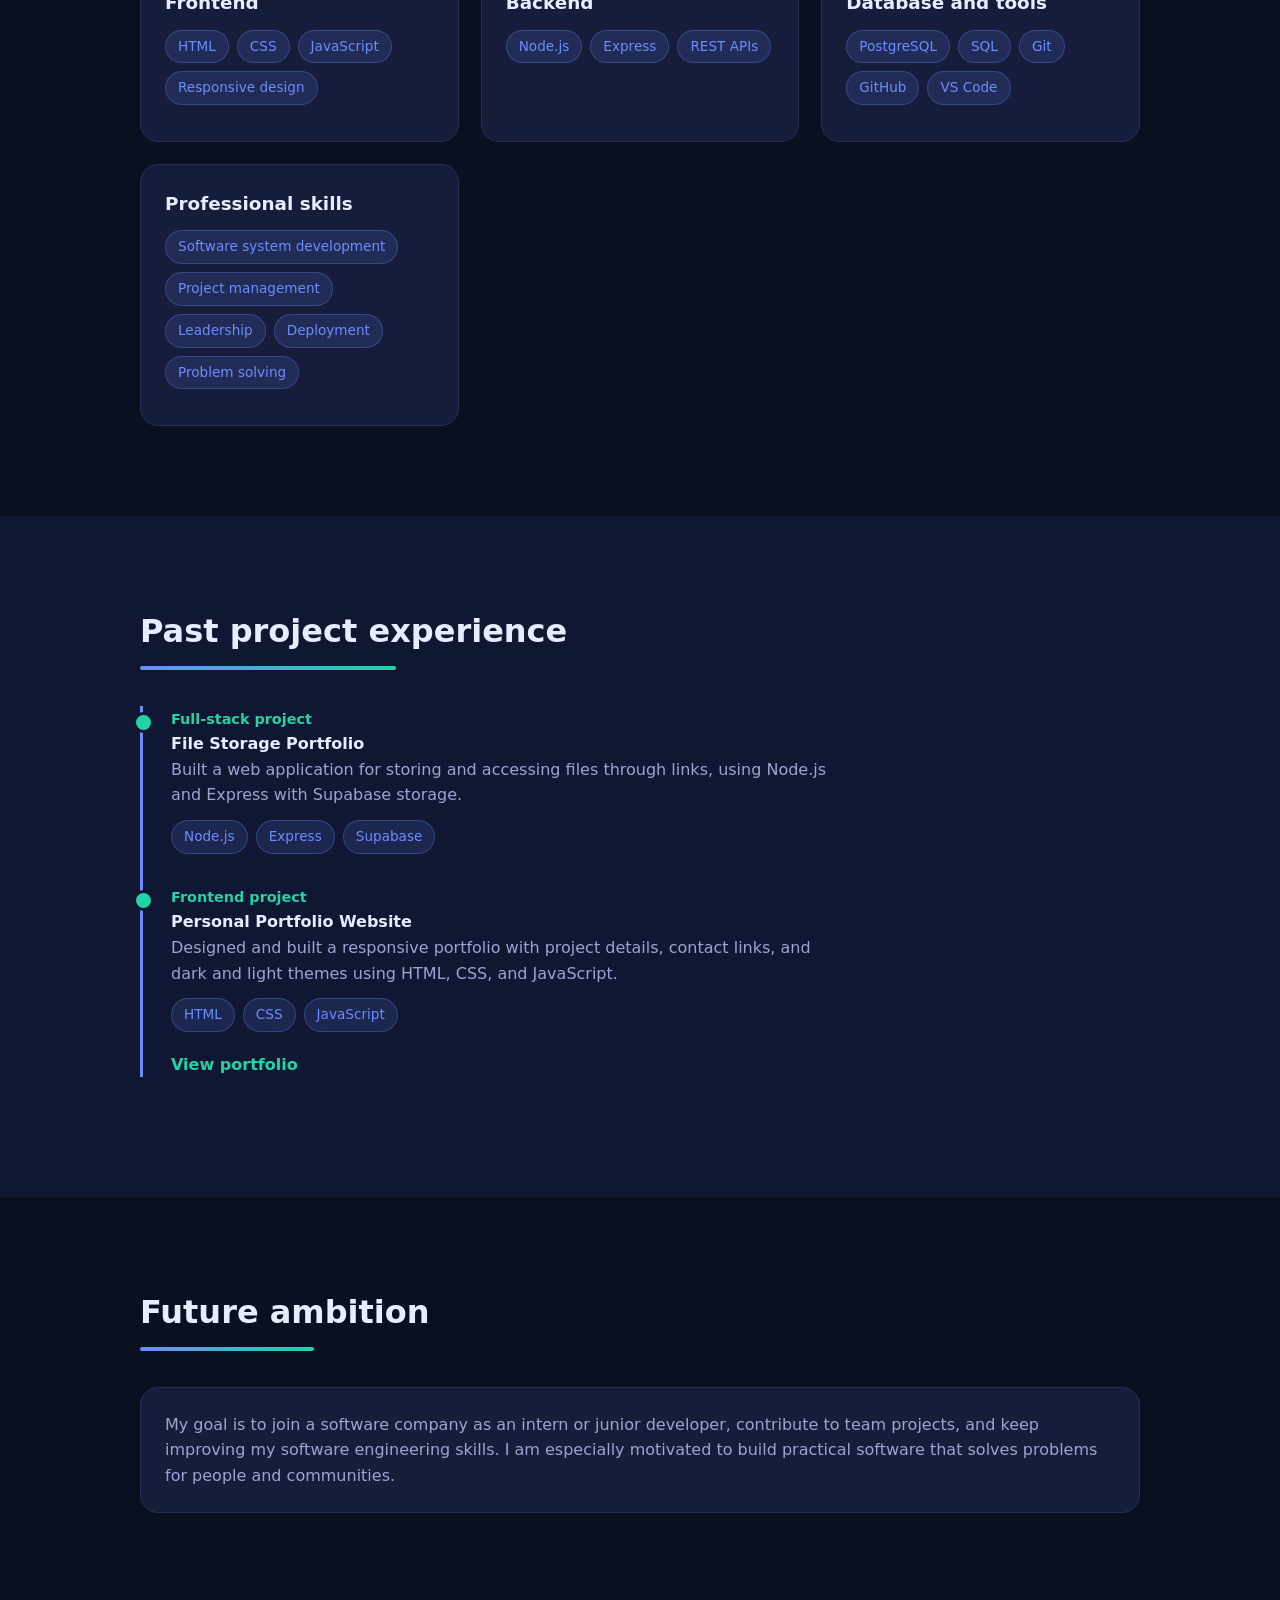
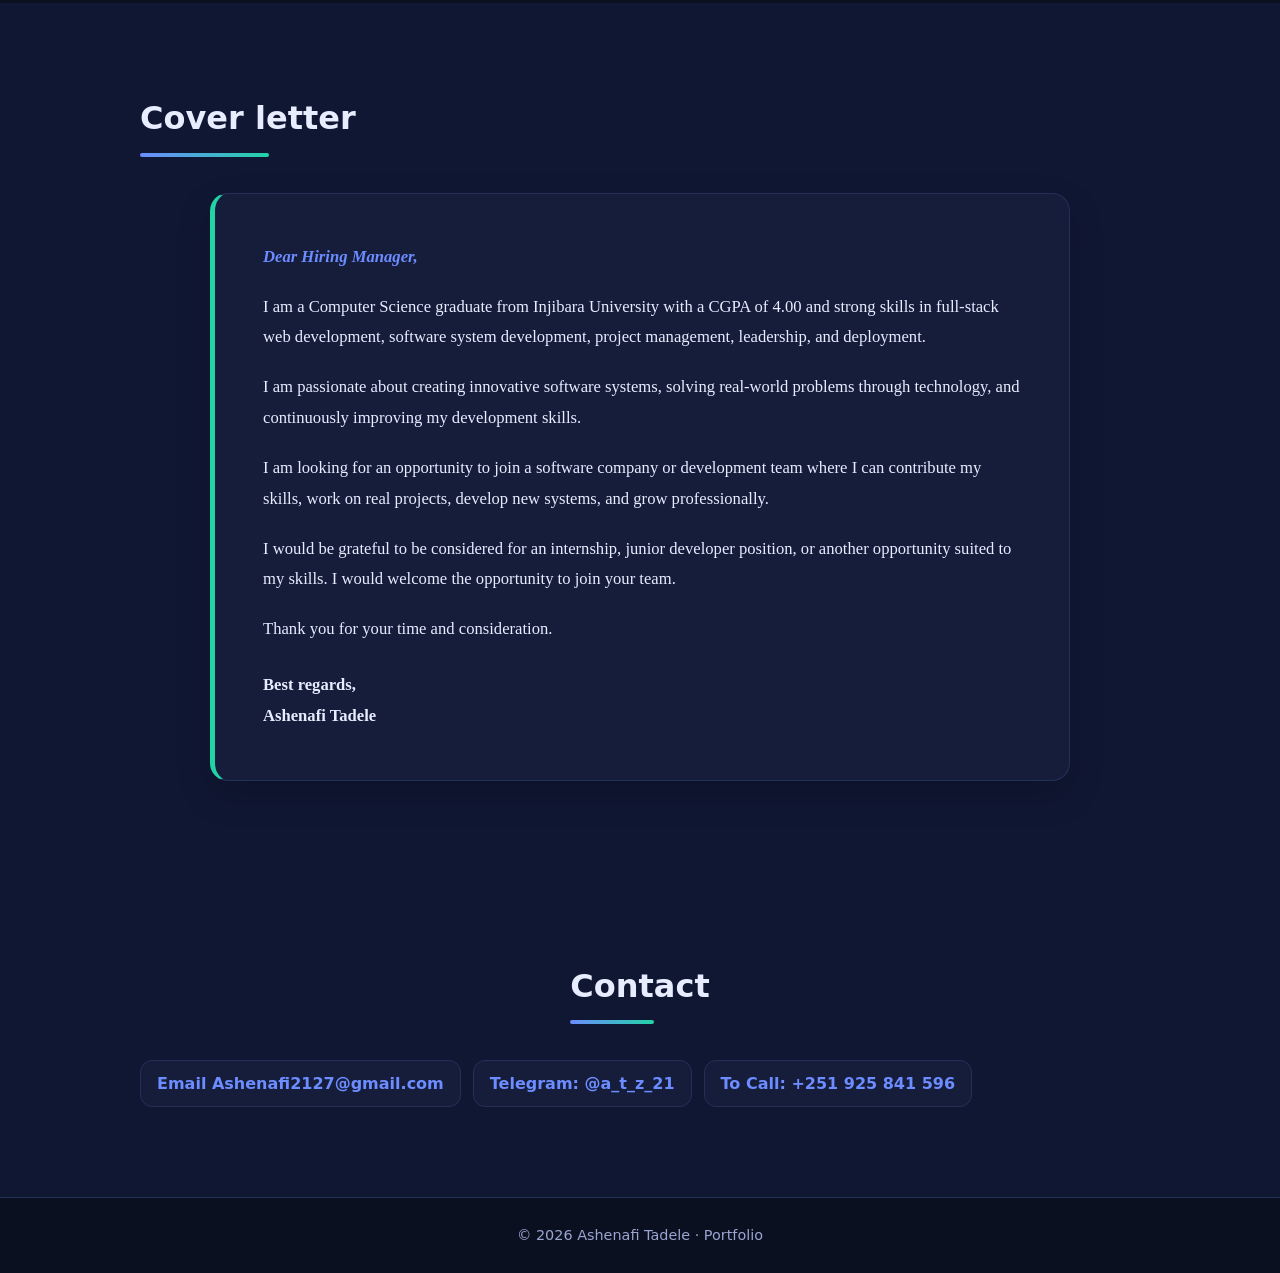
==== commit b19f274c: "Update mycv.html" ====
--- a/mycv.html
+++ b/mycv.html
@@ -110,7 +110,7 @@
               links, using Node.js and Express with Supabase storage.
             </p>
             <div class="tags"><span>Node.js</span><span>Express</span><span>Supabase</span></div>
-            <a class="cv-project-link" href="https://github.com/ashenafi2127" target="_blank" rel="noopener noreferrer">View GitHub profile</a>
+            <!-- <a class="cv-project-link" href="https://github.com/ashenafi2127" target="_blank" rel="noopener noreferrer">View GitHub profile</a> -->
           </article>
           <article class="timeline-item reveal">
             <span class="year">Frontend project</span>
@@ -148,7 +148,7 @@
           <p class="letter-salutation">Dear Hiring Manager,</p>
           <p>
             I am a Computer Science graduate from Injibara University with a
-            CGPA of 3.766 and strong skills in full-stack web development,
+            CGPA of 4.00 and strong skills in full-stack web development,
             software system development, project management, leadership, and
             deployment.
           </p>
@@ -180,7 +180,7 @@
           <a href="https://mail.google.com/mail/?view=cm&amp;fs=1&amp;to=ashenafitadele2127%40gmail.com" target="_blank" rel="noopener noreferrer">Email Ashenafi2127@gmail.com</a>
           <a href="https://t.me/a_t_z_21">Telegram: @a_t_z_21</a>
           <a href="tel:+251925841596"> To Call: +251 925 841 596</a>
-          <!-- <a href="https://github.com/ashenafi2127" rel="noopener noreferrer">GitHub: ashenafi2127</a> -->
+           <!-- <a href="https://github.com/ashenafi2127" rel="noopener noreferrer">GitHub: ashenafi2127</a>  -->
         </div>
       </div>
     </section>
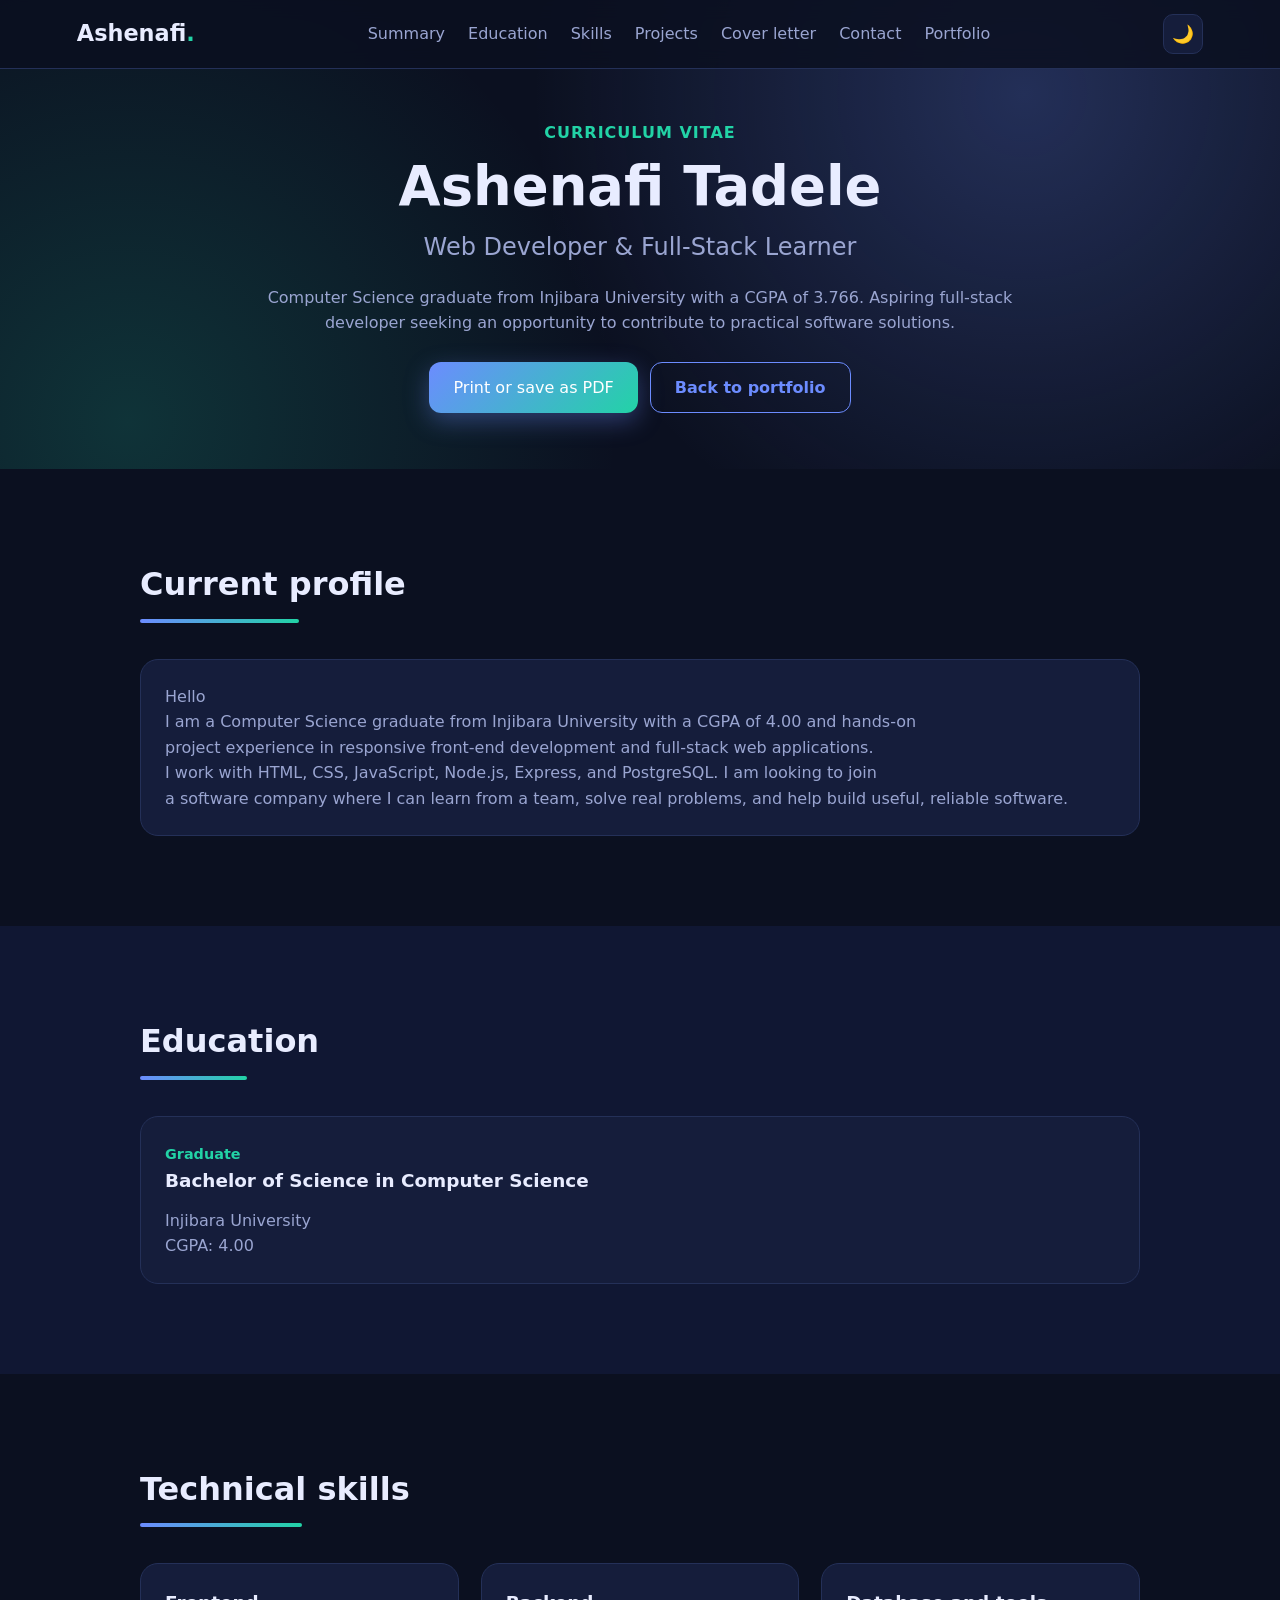
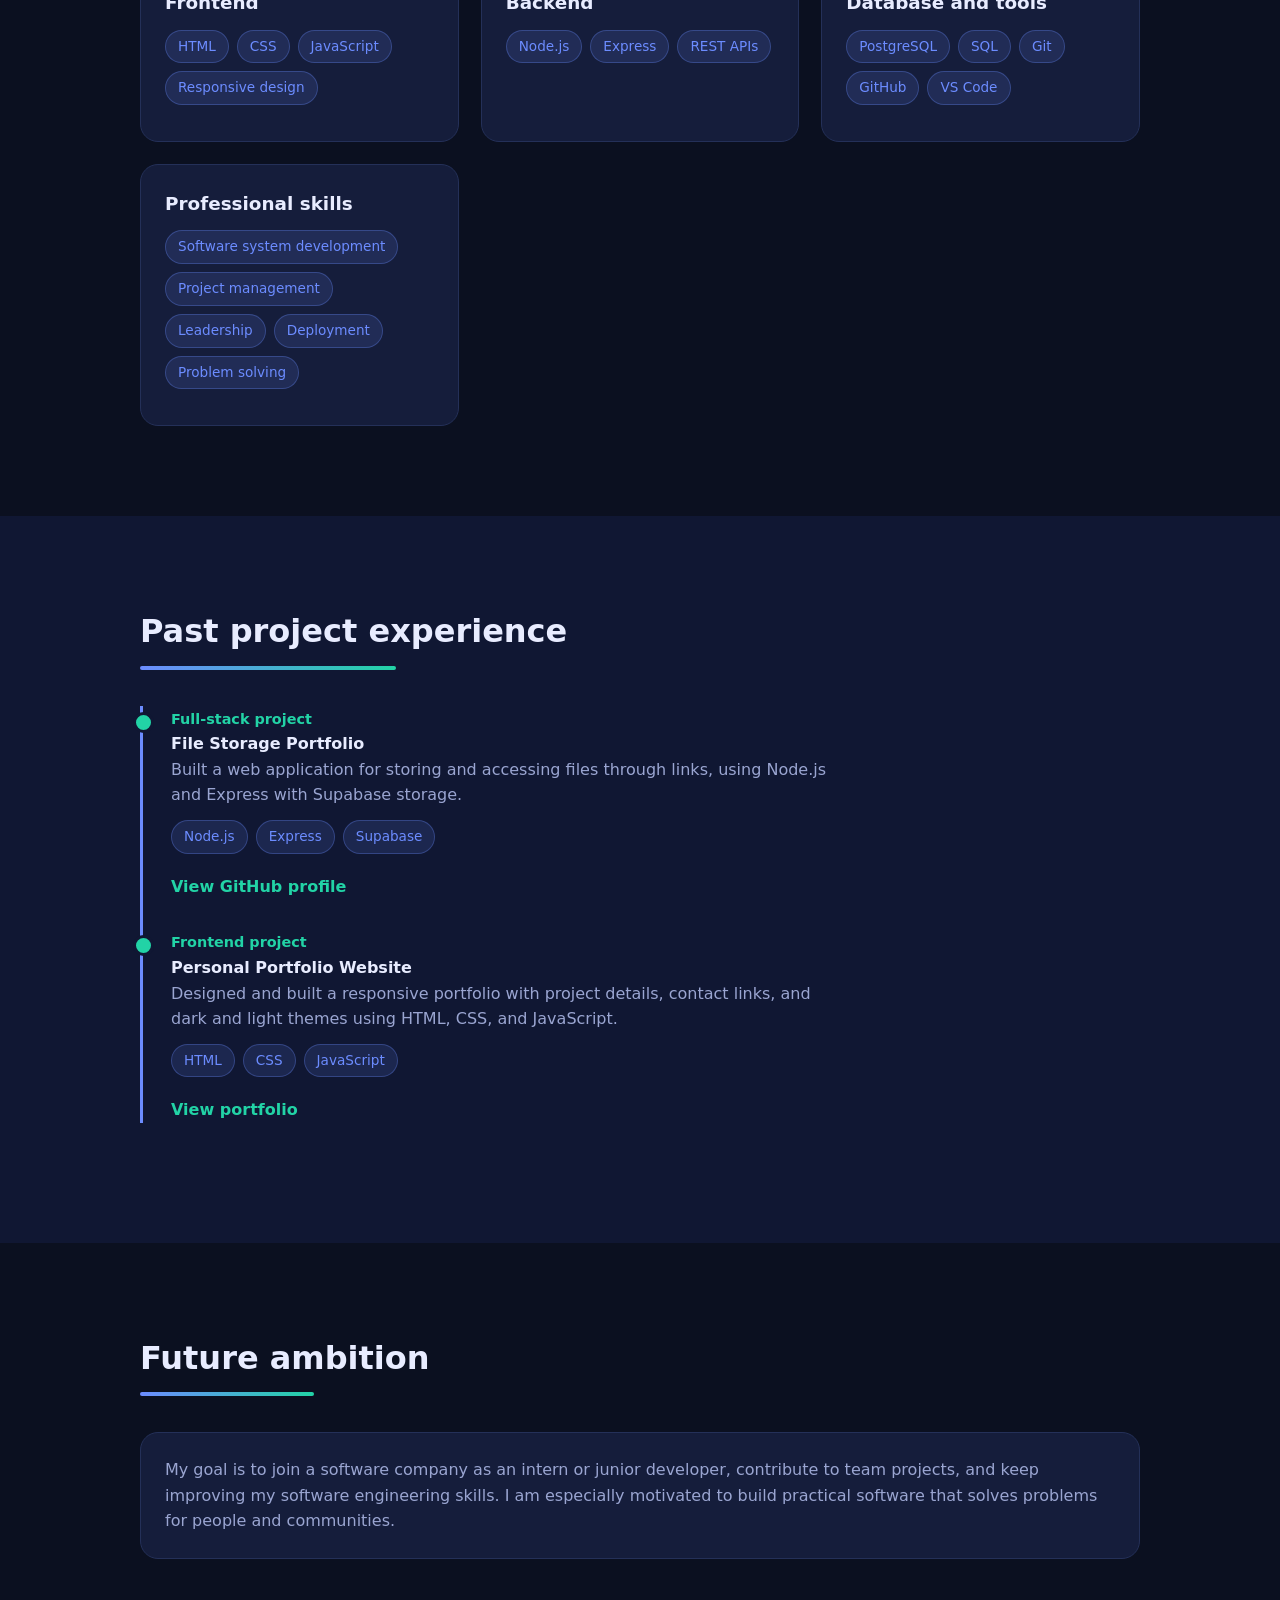
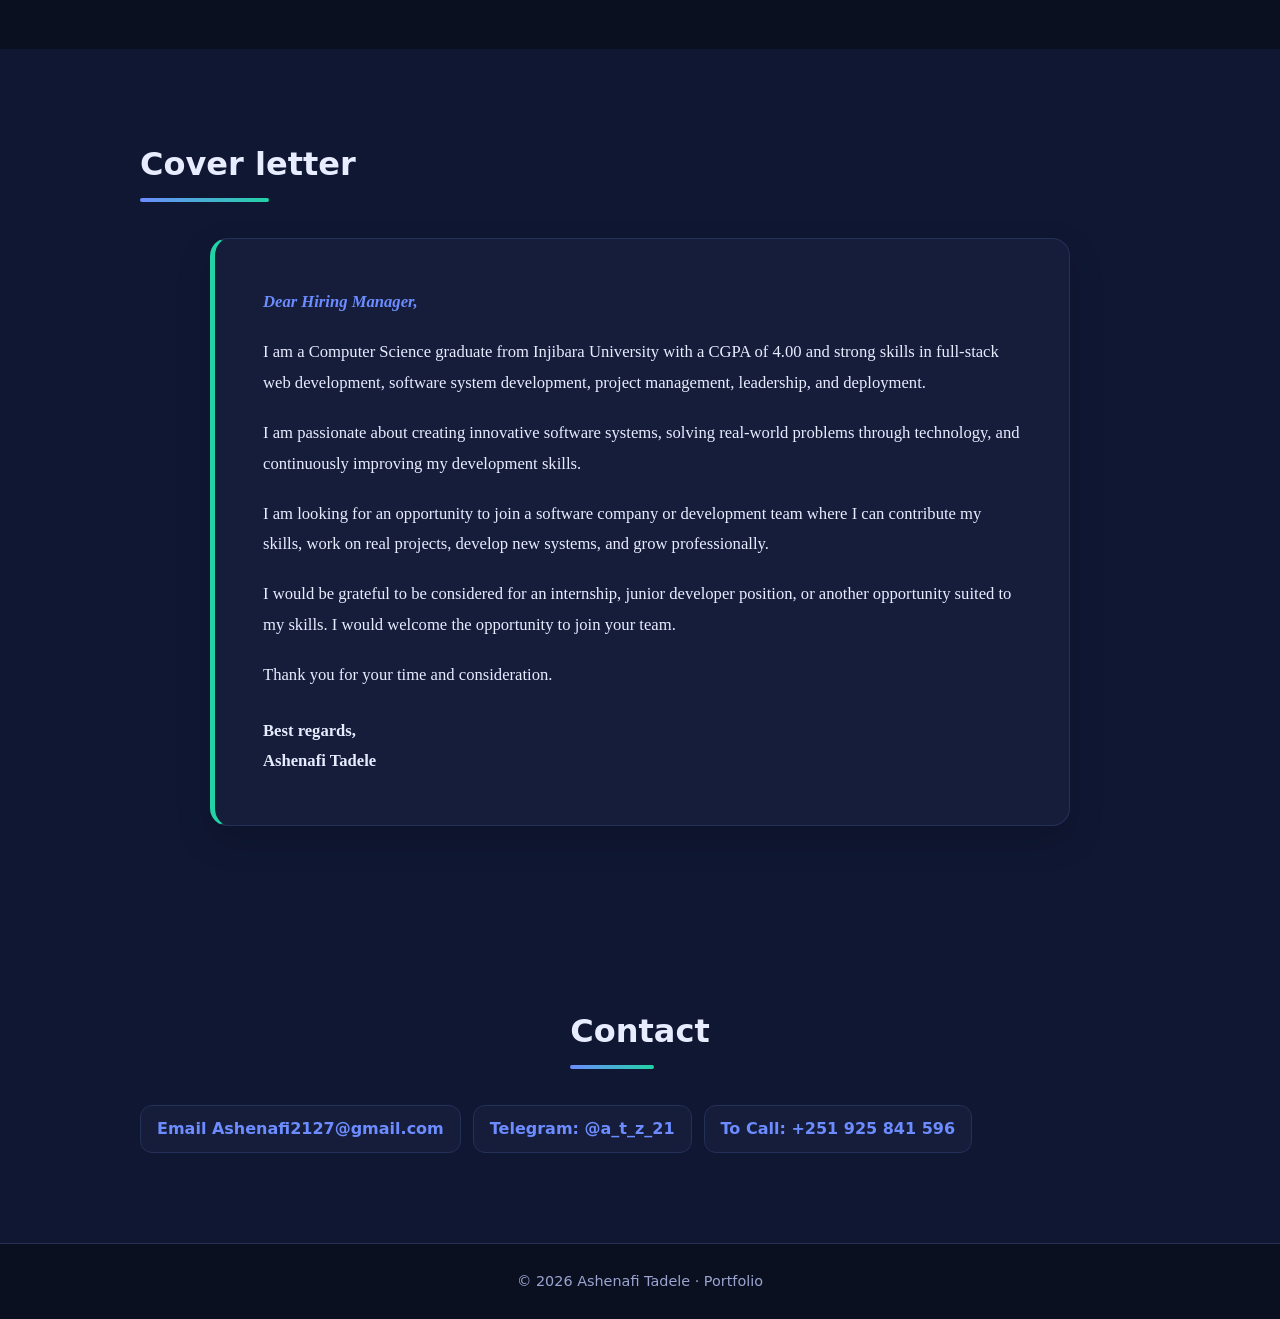
==== commit d422cd95: "Update mycv.html" ====
--- a/mycv.html
+++ b/mycv.html
@@ -69,7 +69,7 @@
           <span class="year">Graduate</span>
           <h4>Bachelor of Science in Computer Science</h4>
           <p>Injibara University</p>
-          <p>CGPA: 3.766</p>
+          <p>CGPA: 4.00</p>
         </article>
       </div>
     </section>
@@ -110,6 +110,7 @@
               links, using Node.js and Express with Supabase storage.
             </p>
             <div class="tags"><span>Node.js</span><span>Express</span><span>Supabase</span></div>
+         <span class="cv-project-link" style="cursor: not-allowed;" title="GitHub profile coming soon">View GitHub profile</span>
             <!-- <a class="cv-project-link" href="https://github.com/ashenafi2127" target="_blank" rel="noopener noreferrer">View GitHub profile</a> -->
           </article>
           <article class="timeline-item reveal">
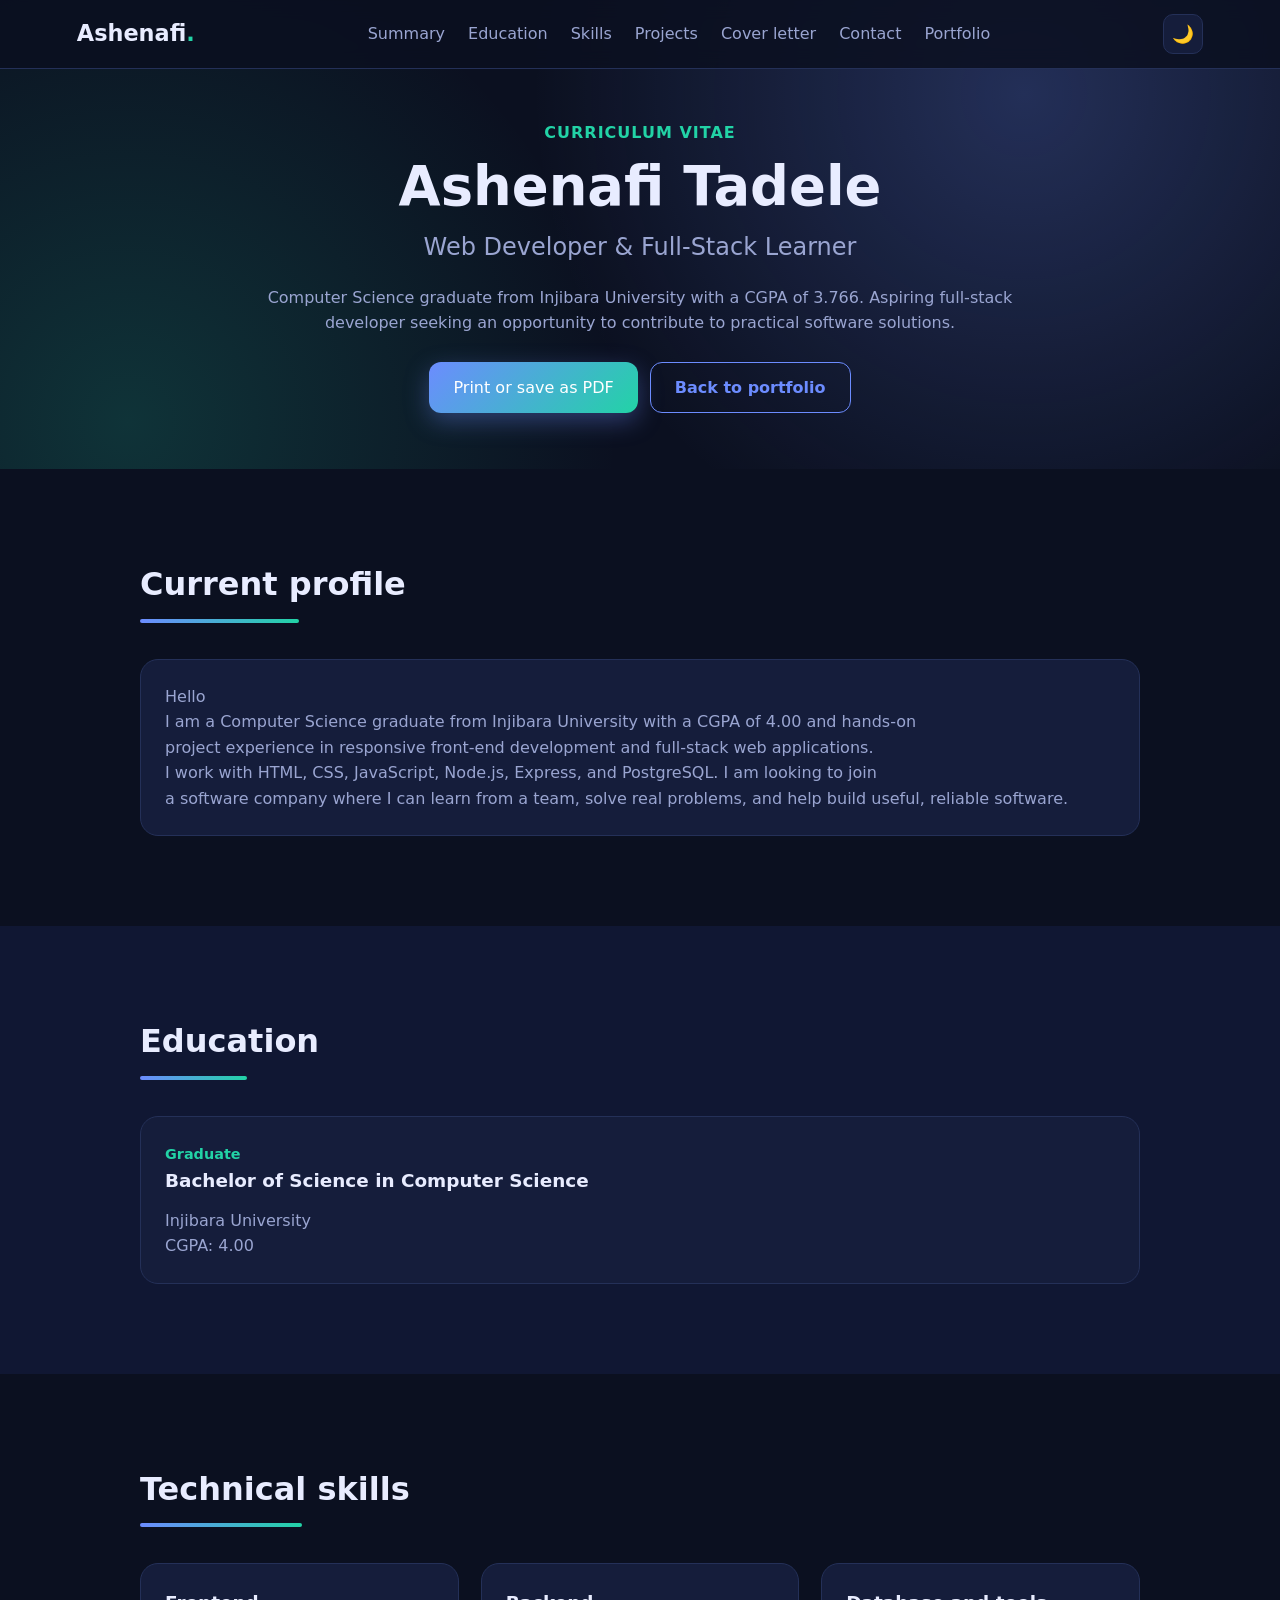
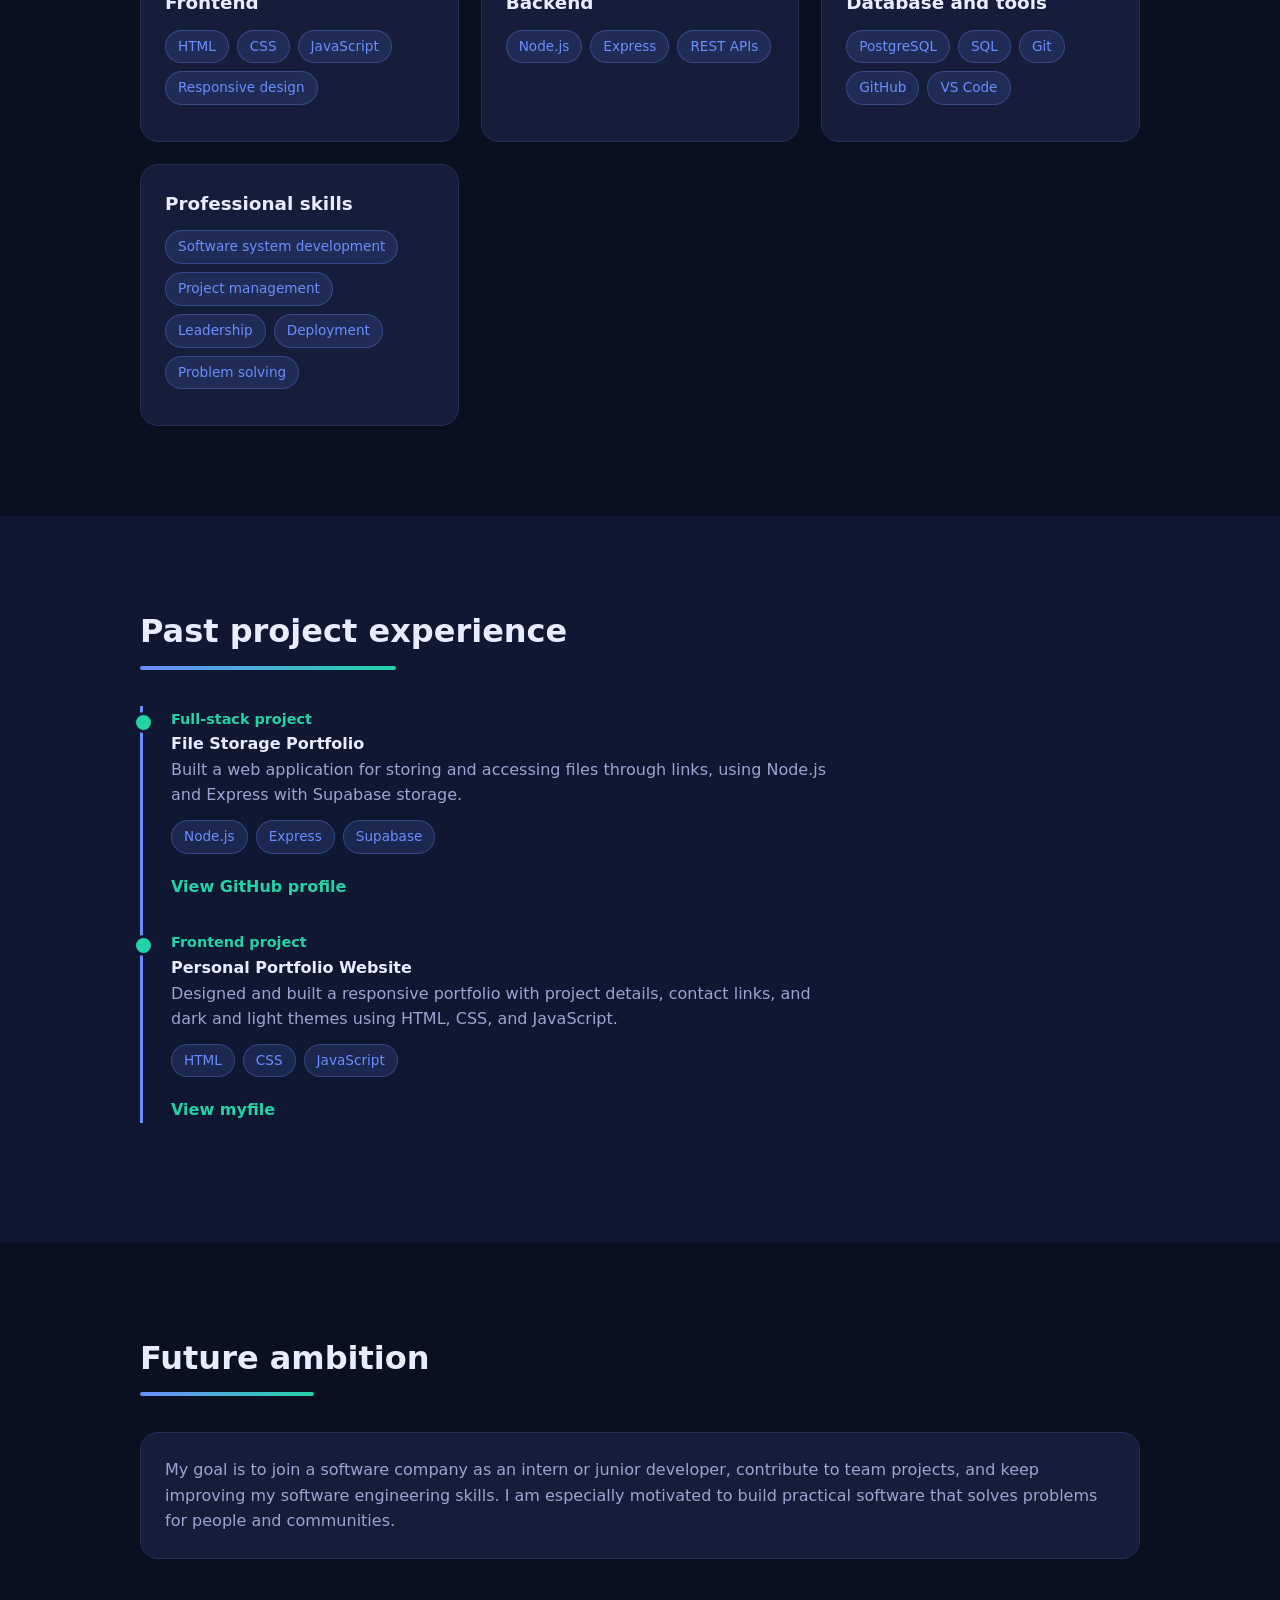
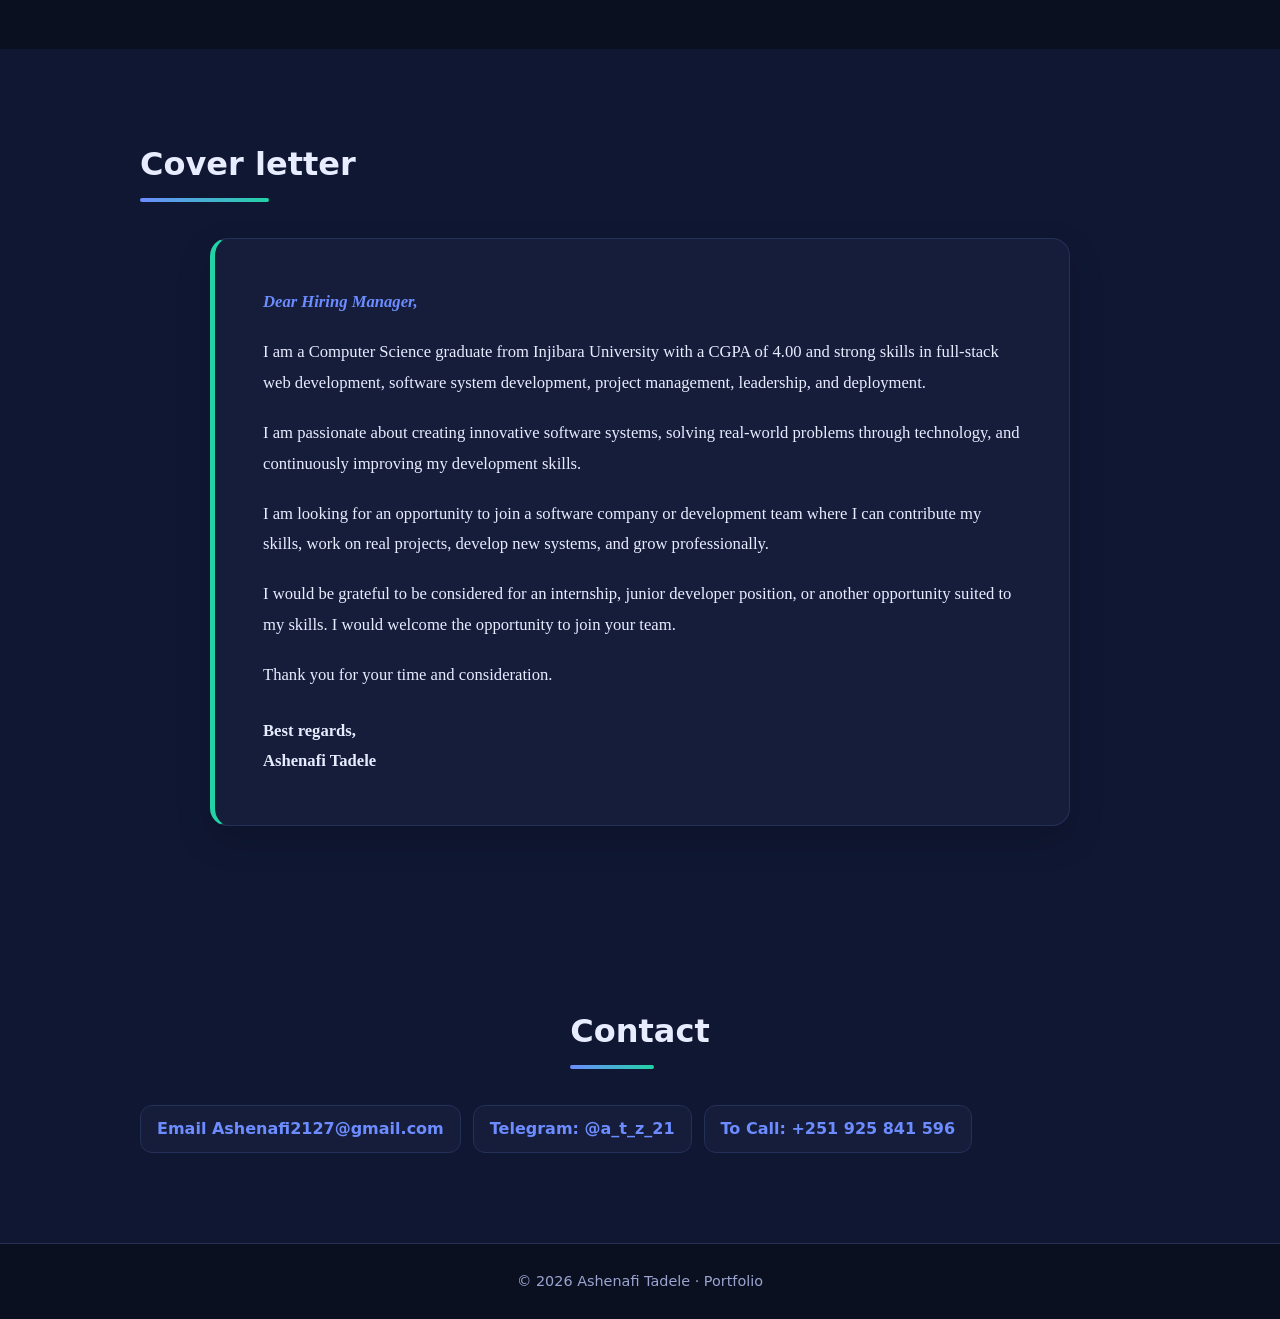
==== commit 079e9169: "Update mycv.html" ====
--- a/mycv.html
+++ b/mycv.html
@@ -122,7 +122,8 @@
               JavaScript.
             </p>
             <div class="tags"><span>HTML</span><span>CSS</span><span>JavaScript</span></div>
-            <a class="cv-project-link" href="index.html">View portfolio</a>
+            <span class="cv-project-link" style="cursor: not-allowed;" title="myfile coming soon">View myfile</span>
+            <!-- <a class="cv-project-link" href="index.html">View portfolio</a> -->
           </article>
         </div>
       </div>
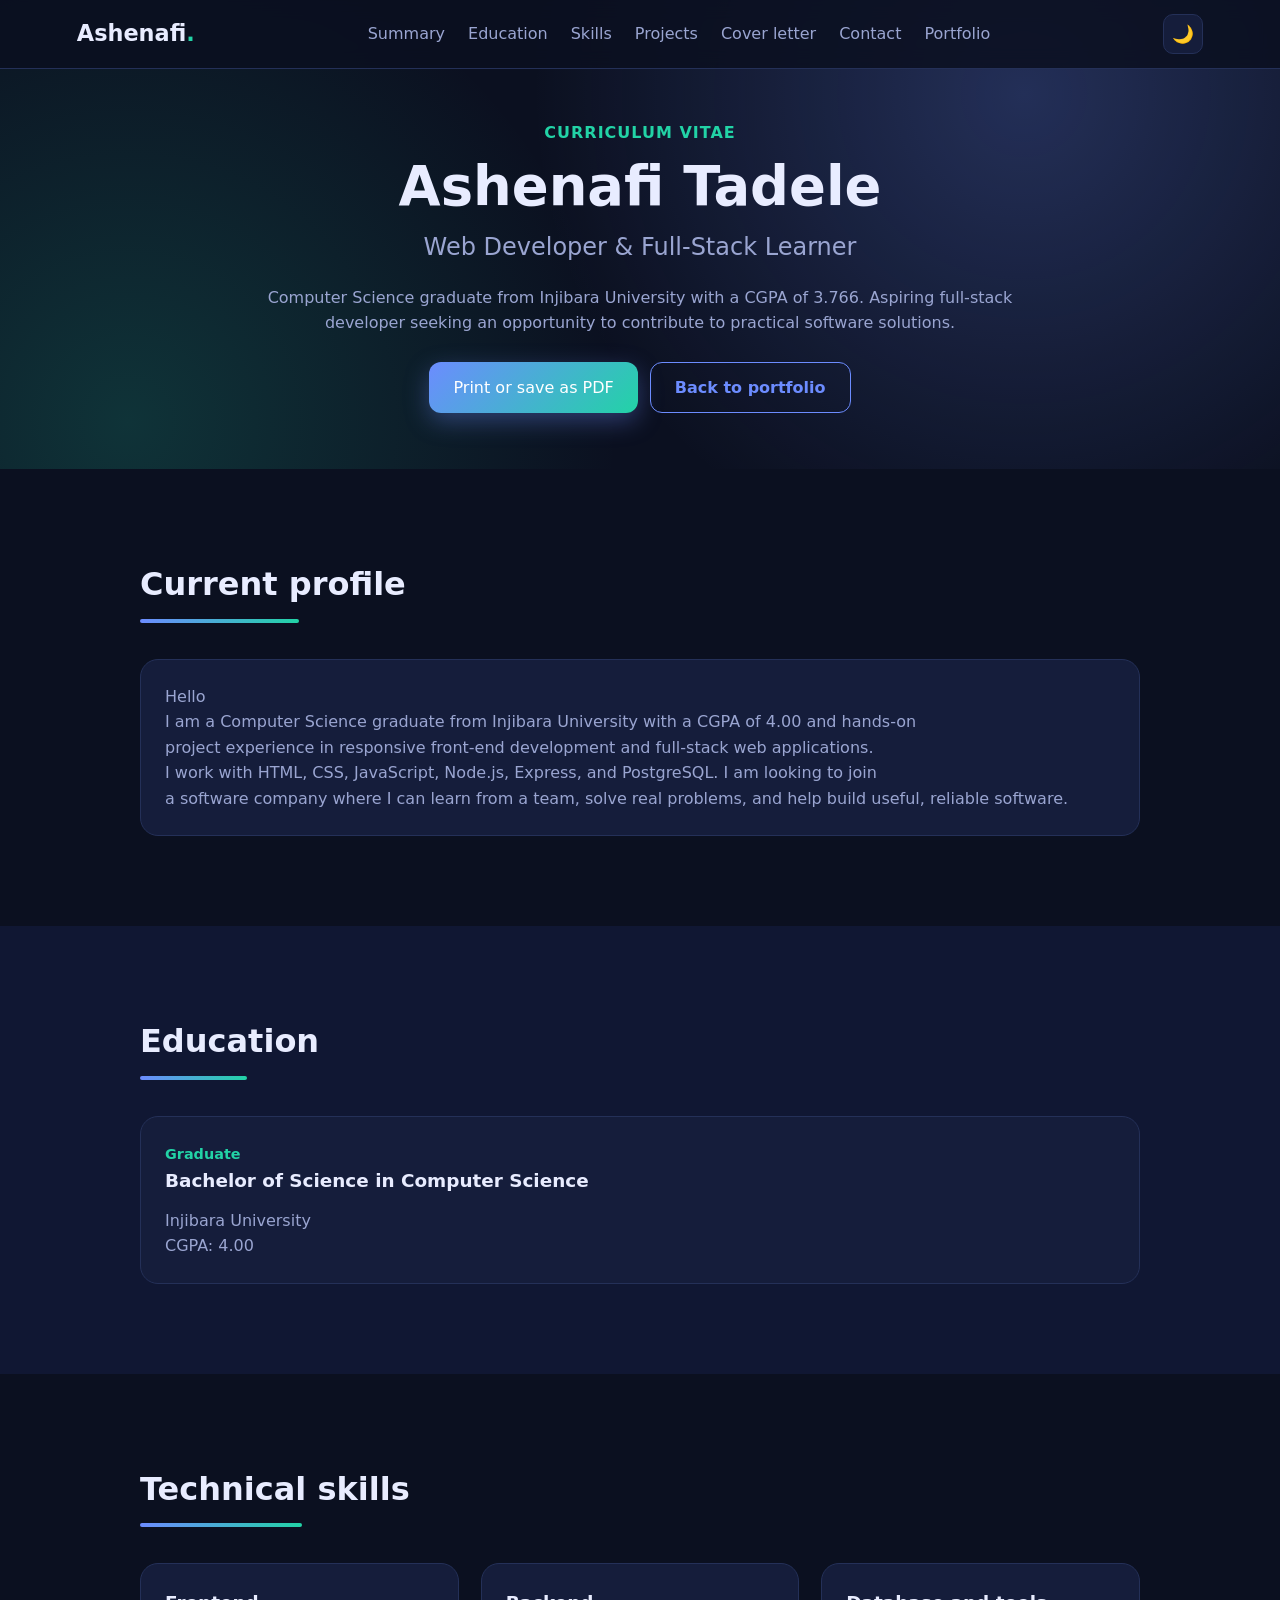
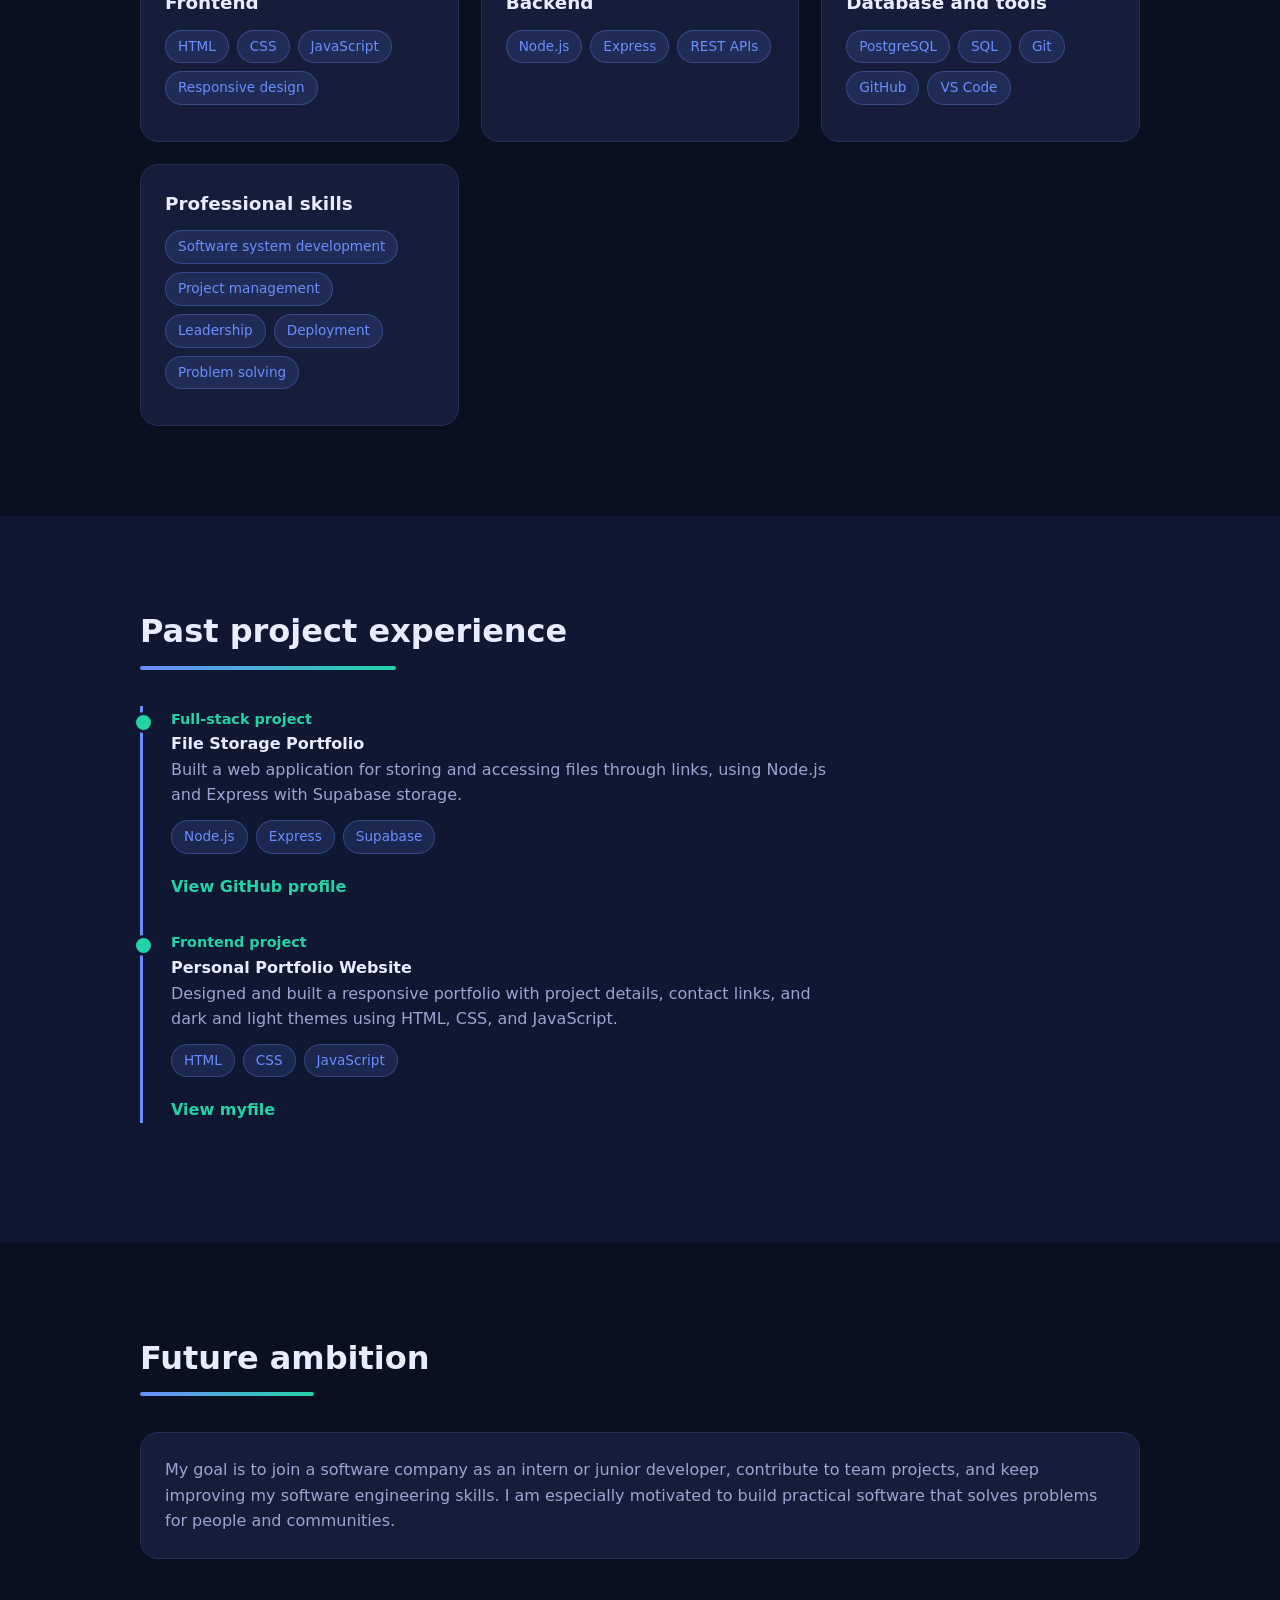
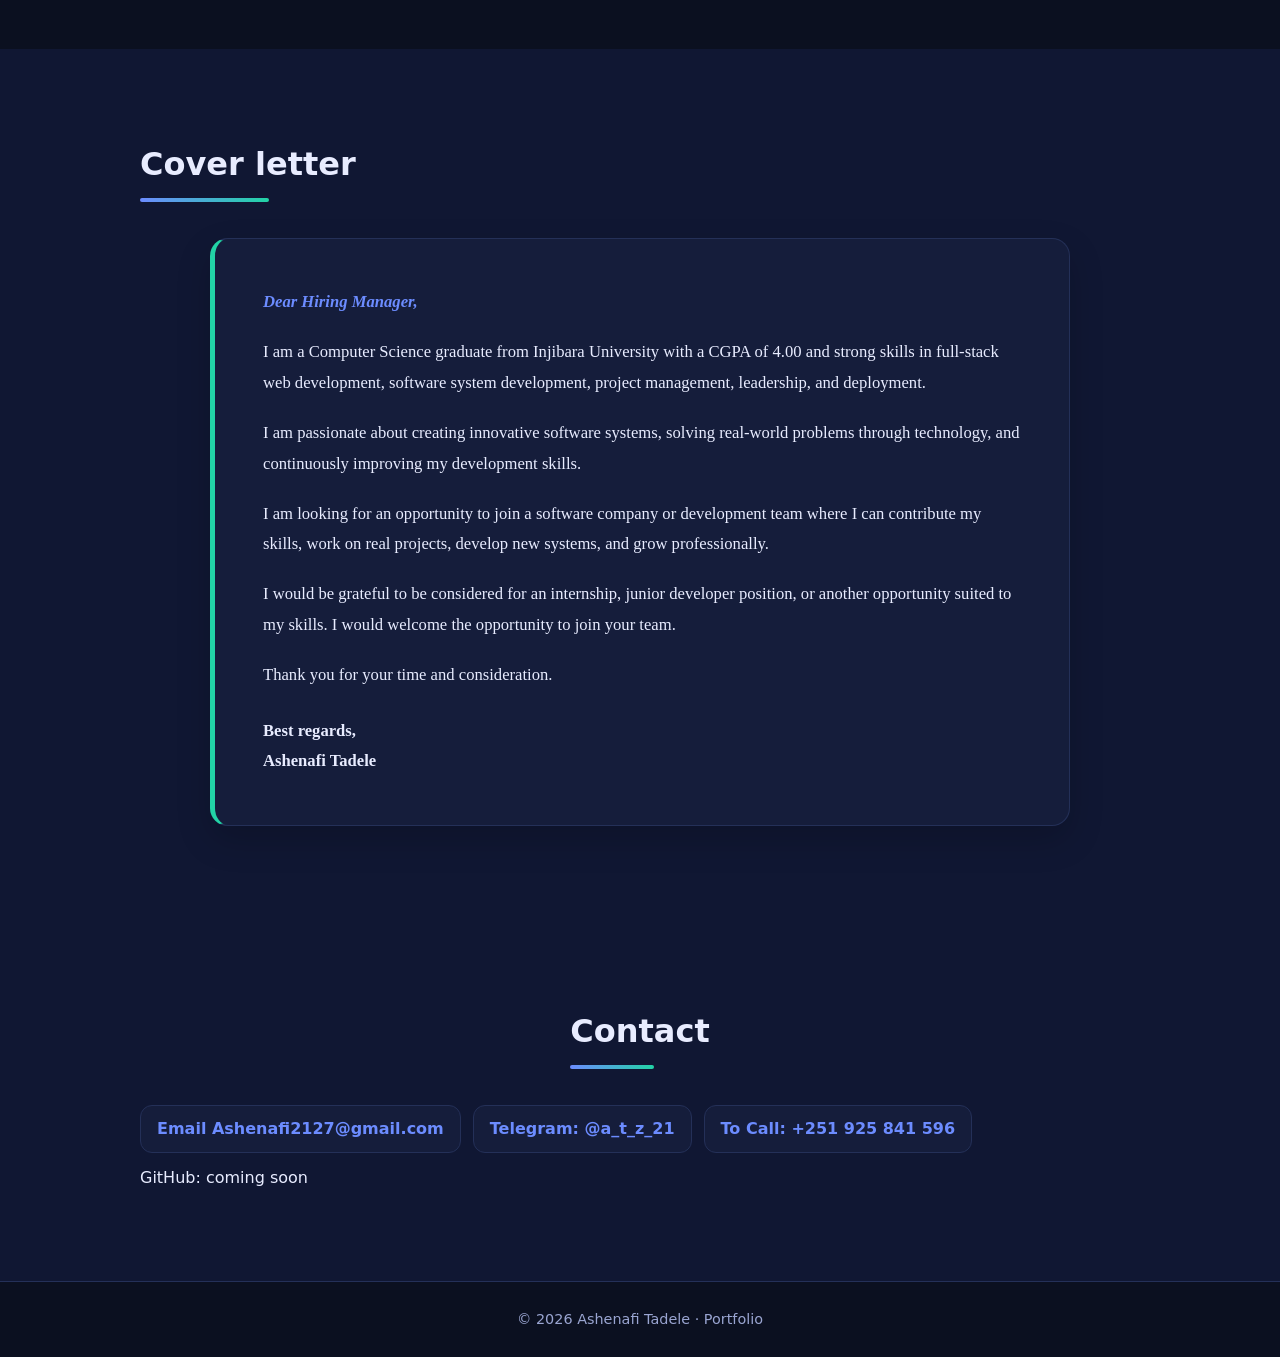
==== commit e2566c55: "Update mycv.html" ====
--- a/mycv.html
+++ b/mycv.html
@@ -182,7 +182,8 @@
           <a href="https://mail.google.com/mail/?view=cm&amp;fs=1&amp;to=ashenafitadele2127%40gmail.com" target="_blank" rel="noopener noreferrer">Email Ashenafi2127@gmail.com</a>
           <a href="https://t.me/a_t_z_21">Telegram: @a_t_z_21</a>
           <a href="tel:+251925841596"> To Call: +251 925 841 596</a>
-           <!-- <a href="https://github.com/ashenafi2127" rel="noopener noreferrer">GitHub: ashenafi2127</a>  -->
+          <span style="cursor: not-allowed;" title="GitHub profile coming soon">GitHub: coming soon</span>
+          <!-- <a href="https://github.com/ashenafi2127" rel="noopener noreferrer">GitHub: ashenafi2127</a>   -->
         </div>
       </div>
     </section>
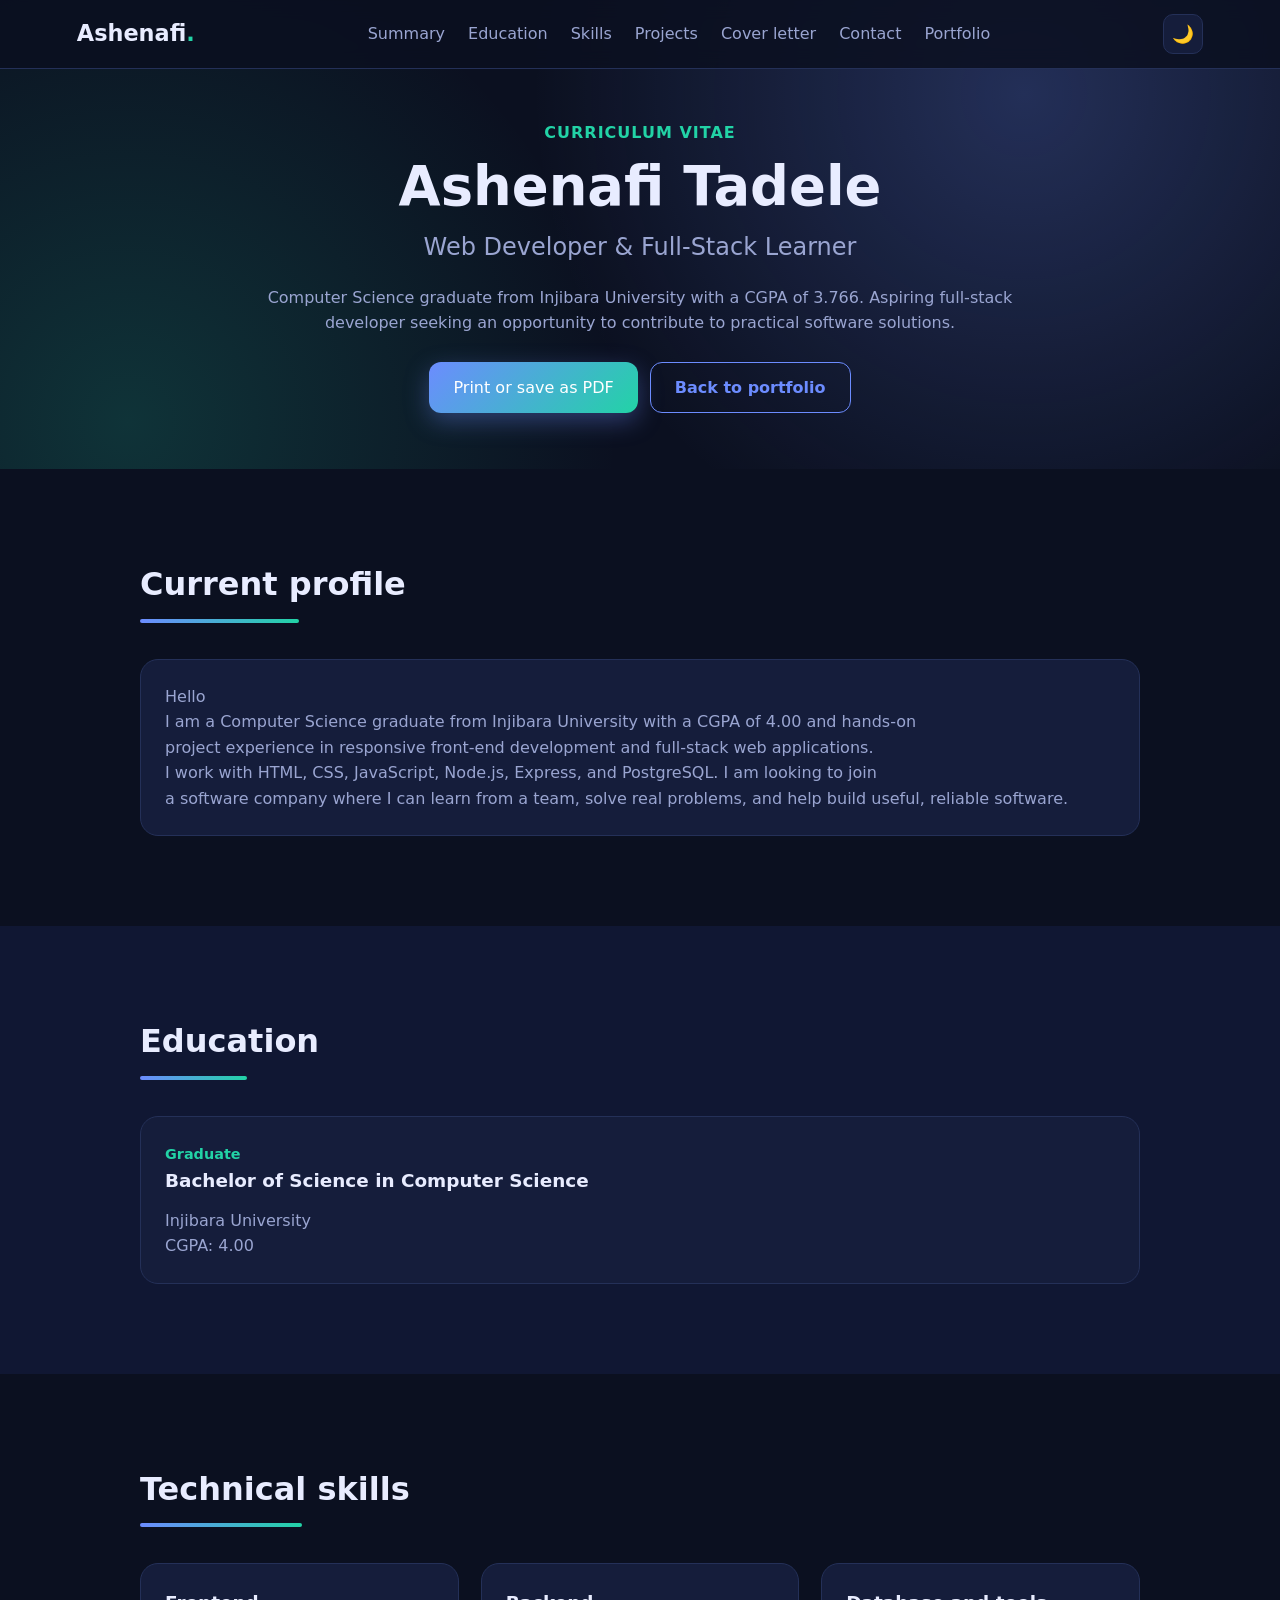
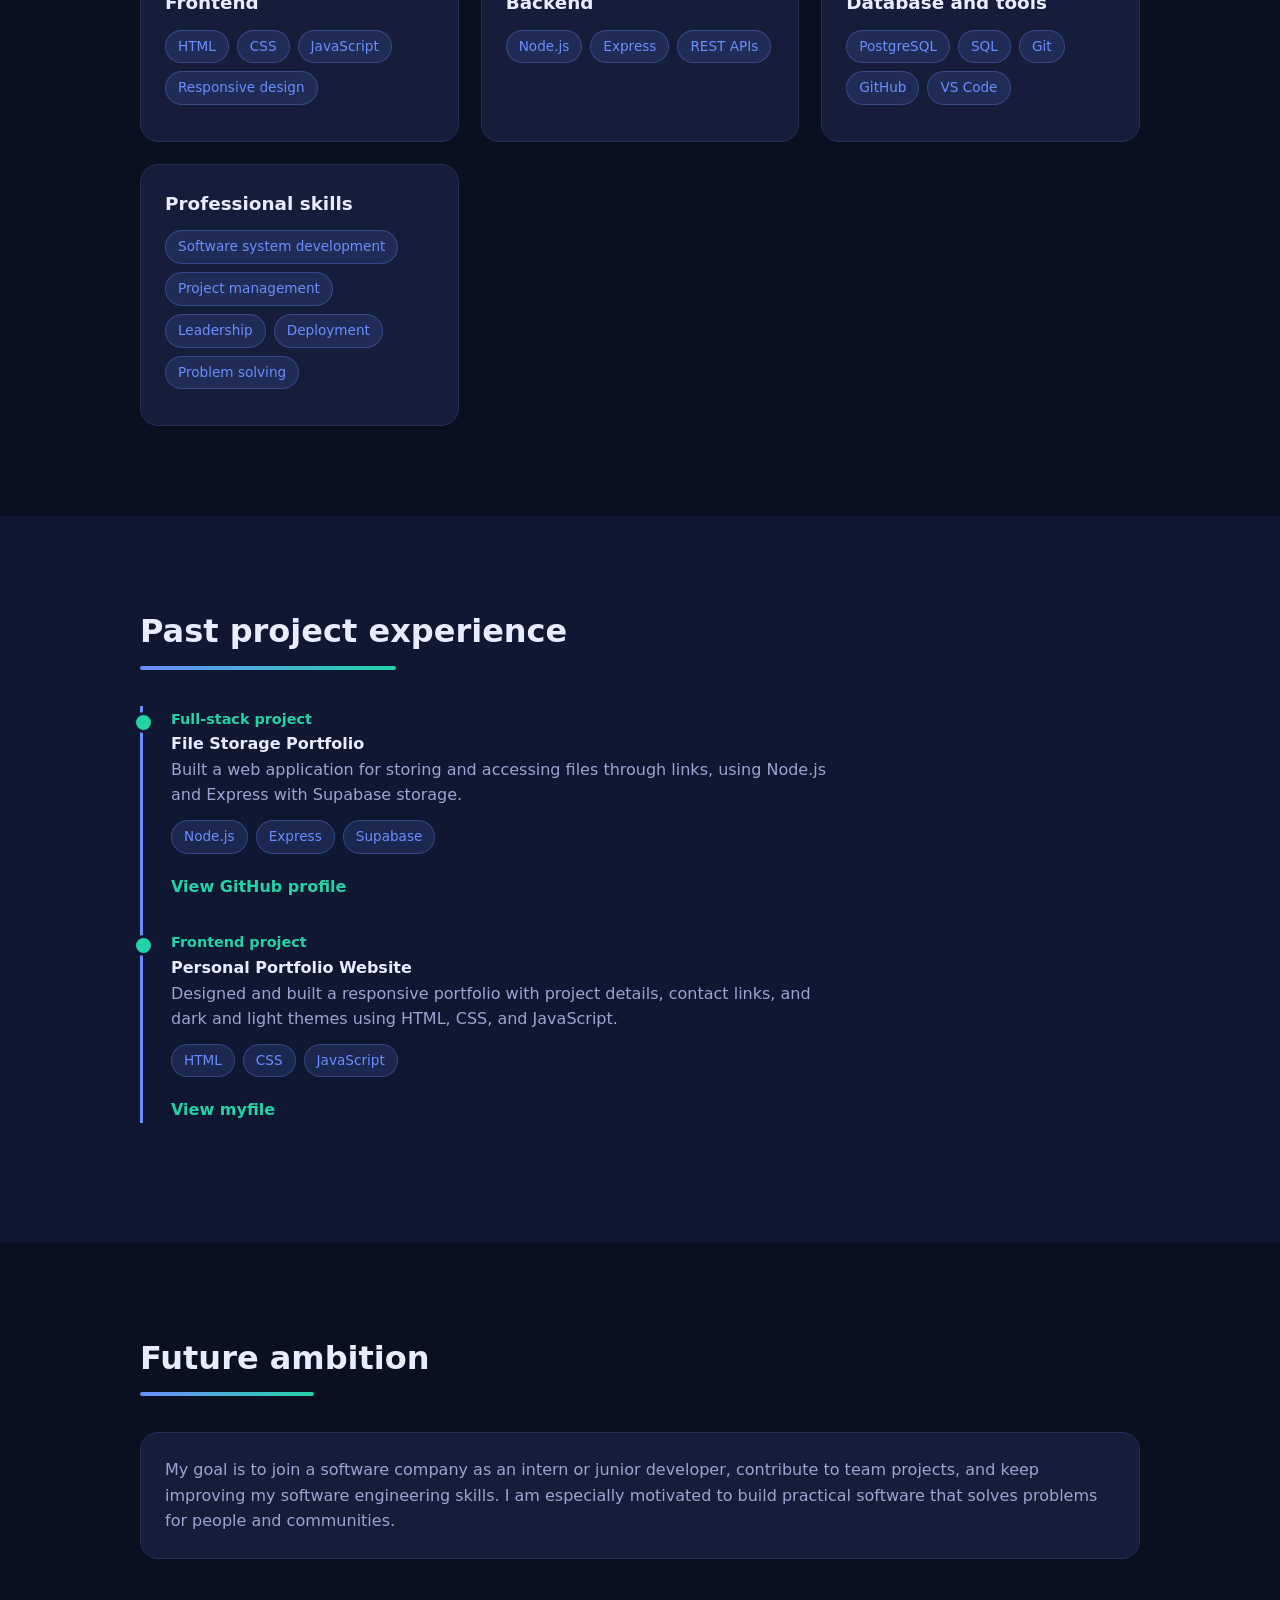
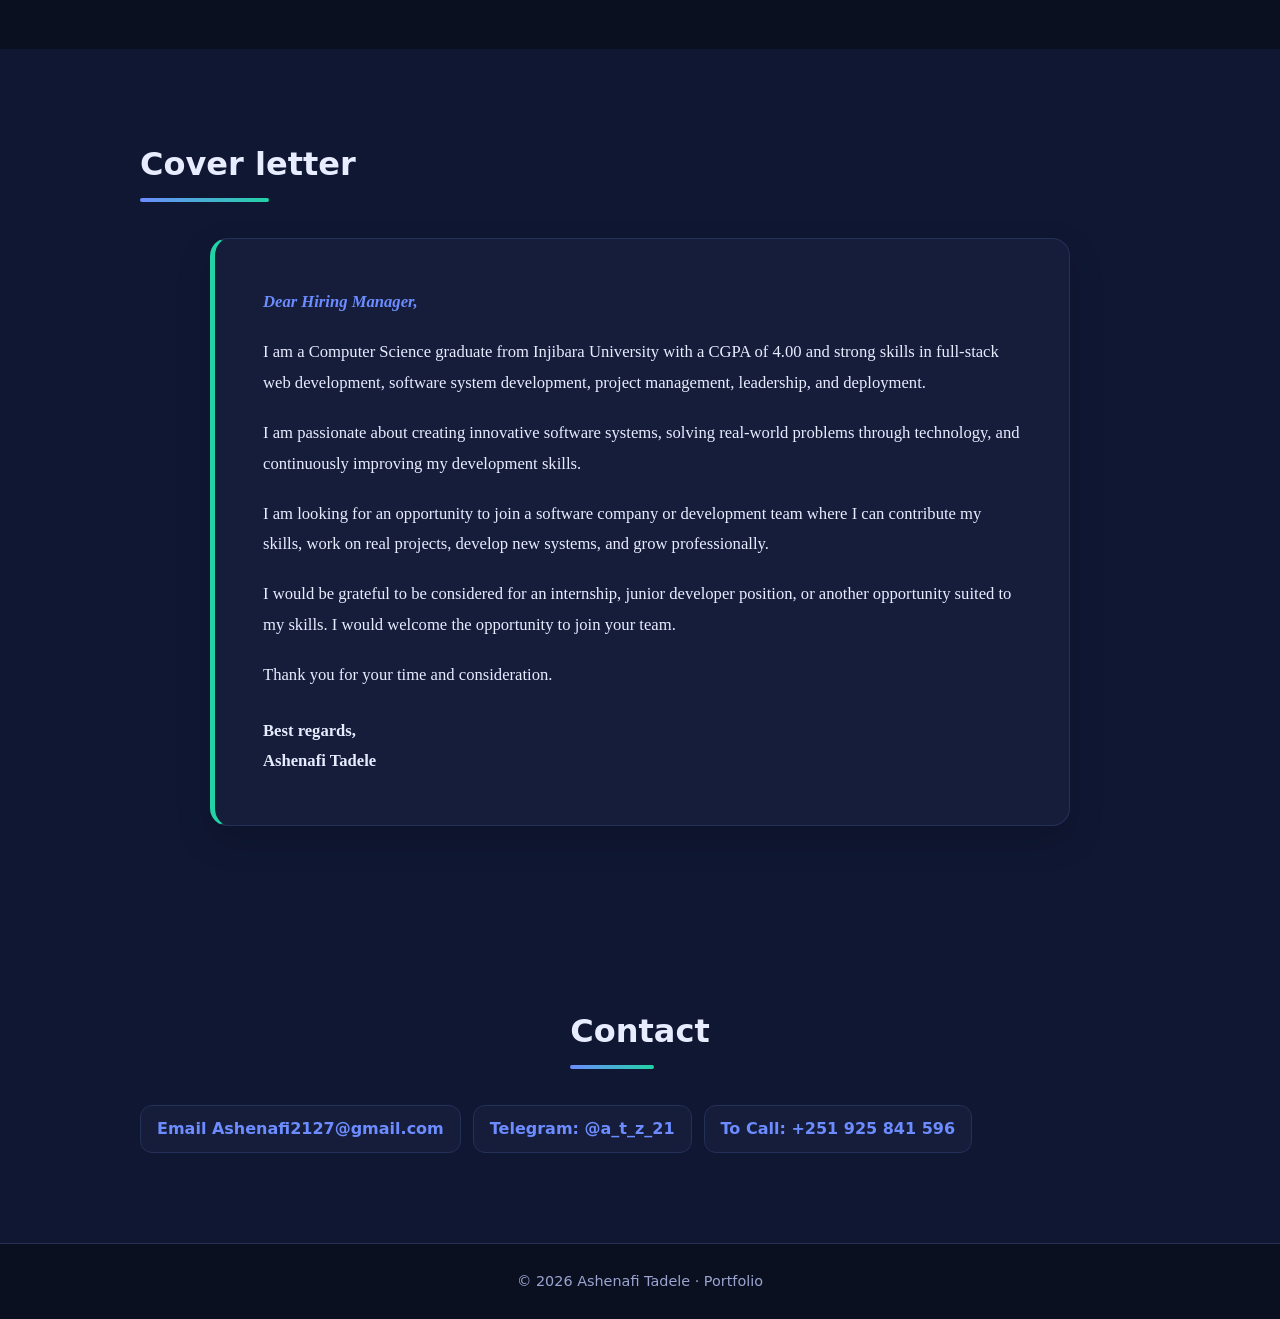
==== commit fb45bf43: "Update mycv.html" ====
--- a/mycv.html
+++ b/mycv.html
@@ -182,7 +182,7 @@
           <a href="https://mail.google.com/mail/?view=cm&amp;fs=1&amp;to=ashenafitadele2127%40gmail.com" target="_blank" rel="noopener noreferrer">Email Ashenafi2127@gmail.com</a>
           <a href="https://t.me/a_t_z_21">Telegram: @a_t_z_21</a>
           <a href="tel:+251925841596"> To Call: +251 925 841 596</a>
-          <span style="cursor: not-allowed;" title="GitHub profile coming soon">GitHub: coming soon</span>
+      
           <!-- <a href="https://github.com/ashenafi2127" rel="noopener noreferrer">GitHub: ashenafi2127</a>   -->
         </div>
       </div>
